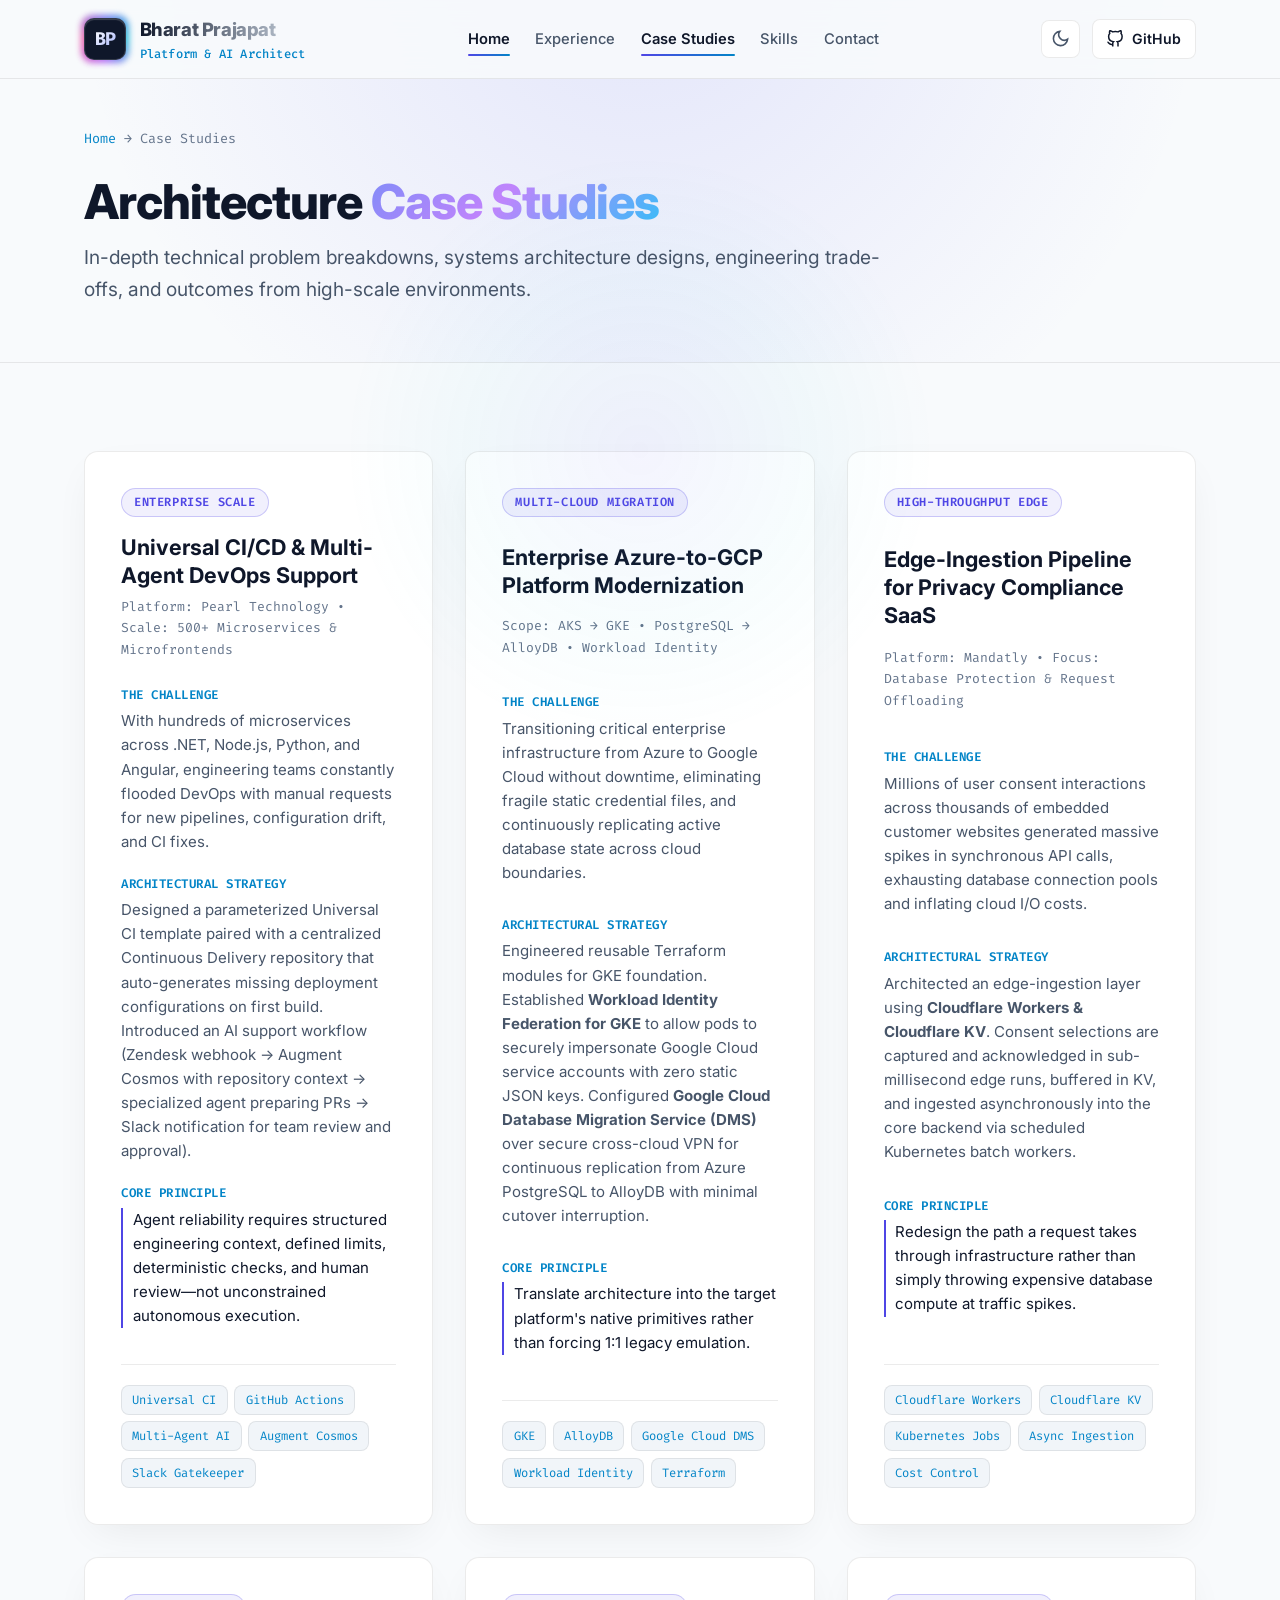
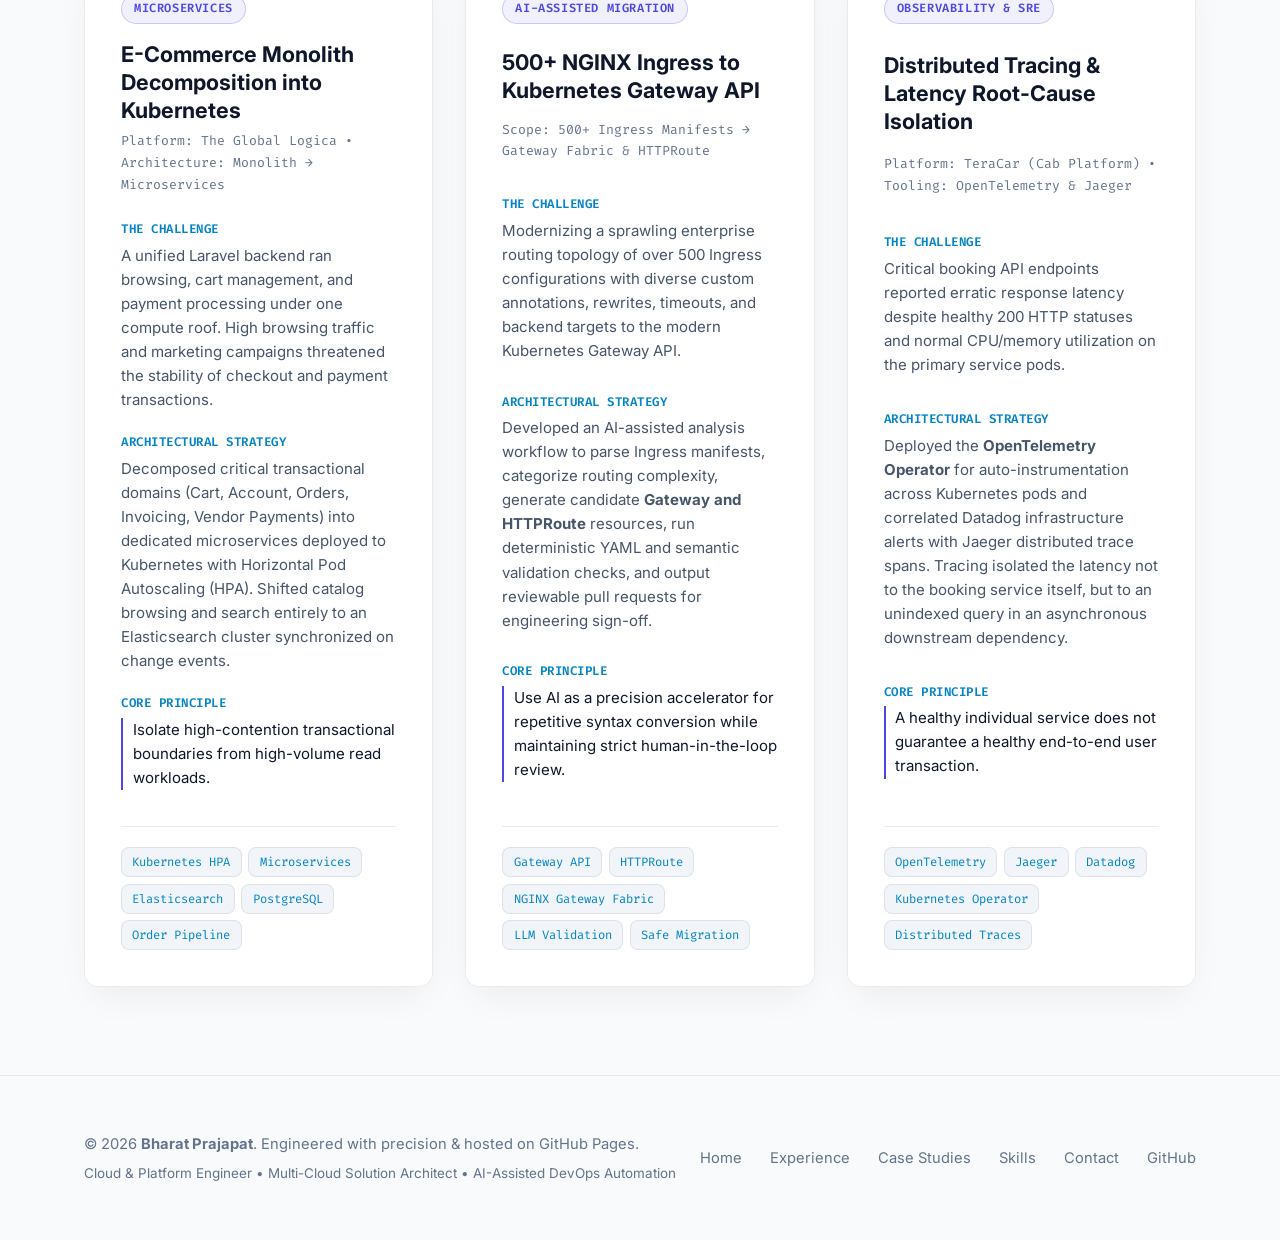
==== case-studies/index.html @ a3afb252 "feat: transform into multi-page architecture with standout animated BP logo, ambient spotlight, and " ====
<!DOCTYPE html>
<html lang="en" data-theme="dark">
<head>
  <meta charset="UTF-8" />
  <meta name="viewport" content="width=device-width, initial-scale=1.0" />

  <title>Architecture Case Studies · Bharat Prajapat</title>
  <meta name="description" content="In-depth technical case studies by Bharat Prajapat: Universal CI/CD at 500+ service scale, Azure-to-GCP enterprise modernization, Cloudflare Edge ingestion, and Kubernetes monolith decomposition." />
  <meta name="author" content="Bharat Prajapat" />
  <link rel="canonical" href="https://bharatprajapat-eng.github.io/case-studies.html" />

  <!-- Open Graph -->
  <meta property="og:type" content="article" />
  <meta property="og:site_name" content="Bharat Prajapat" />
  <meta property="og:title" content="Architecture Case Studies · Bharat Prajapat" />
  <meta property="og:description" content="Detailed engineering problem breakdowns, architectural strategies, and measurable outcomes." />
  <meta property="og:url" content="https://bharatprajapat-eng.github.io/case-studies.html" />
  <meta property="og:image" content="https://avatars.githubusercontent.com/u/24315782?v=4" />

  <!-- Favicon -->
  <link rel="icon" type="image/svg+xml" href="data:image/svg+xml,<svg xmlns='http://www.w3.org/2000/svg' viewBox='0 0 100 100'><text y='.9em' font-size='90'>☸️</text></svg>" />

  <!-- Fonts -->
  <link rel="preconnect" href="https://fonts.googleapis.com" />
  <link rel="preconnect" href="https://fonts.gstatic.com" crossorigin />
  <link href="https://fonts.googleapis.com/css2?family=Fira+Code:wght@400;500;600;700&family=Inter:wght@300;400;500;600;700;800&display=swap" rel="stylesheet" />

  <link rel="stylesheet" href="/styles.css" />
</head>
<body>

  <!-- Navigation Bar with Standout Animated Logo -->
  <header class="navbar" id="navbar">
    <div class="nav-container">
      <a href="/" class="brand-logo" aria-label="Bharat Prajapat Home">
        <div class="logo-box">
          <div class="logo-glow-ring"></div>
          <div class="logo-badge">
            <span class="logo-text">BP</span>
          </div>
        </div>
        <div class="brand-info">
          <span class="brand-name">Bharat Prajapat</span>
          <span class="brand-title">Platform &amp; AI Architect</span>
        </div>
      </a>

      <nav class="nav-links" id="navLinks">
        <a href="/" class="nav-link">Home</a>
        <a href="/experience.html" class="nav-link">Experience</a>
        <a href="/case-studies.html" class="nav-link active">Case Studies</a>
        <a href="/skills.html" class="nav-link">Skills</a>
        <a href="/contact.html" class="nav-link">Contact</a>
      </nav>

      <div class="nav-actions">
        <button id="themeToggle" class="icon-btn" aria-label="Toggle dark and light mode" title="Toggle theme">
          <svg class="sun-icon" viewBox="0 0 24 24" width="19" height="19" stroke="currentColor" stroke-width="2" fill="none">
            <circle cx="12" cy="12" r="5"></circle>
            <line x1="12" y1="1" x2="12" y2="3"></line>
            <line x1="12" y1="21" x2="12" y2="23"></line>
            <line x1="4.22" y1="4.22" x2="5.64" y2="5.64"></line>
            <line x1="18.36" y1="18.36" x2="19.78" y2="19.78"></line>
            <line x1="1" y1="12" x2="3" y2="12"></line>
            <line x1="21" y1="12" x2="23" y2="12"></line>
            <line x1="4.22" y1="19.78" x2="5.64" y2="18.36"></line>
            <line x1="18.36" y1="5.64" x2="19.78" y2="4.22"></line>
          </svg>
          <svg class="moon-icon" viewBox="0 0 24 24" width="19" height="19" stroke="currentColor" stroke-width="2" fill="none">
            <path d="M21 12.79A9 9 0 1 1 11.21 3 7 7 0 0 0 21 12.79z"></path>
          </svg>
        </button>

        <a href="https://github.com/bharatprajapat-eng" target="_blank" rel="noopener noreferrer" class="btn btn-secondary nav-github" aria-label="GitHub Profile">
          <svg viewBox="0 0 24 24" width="18" height="18" stroke="currentColor" stroke-width="2" fill="none">
            <path d="M9 19c-5 1.5-5-2.5-7-3m14 6v-3.87a3.37 3.37 0 0 0-.94-2.61c3.14-.35 6.44-1.54 6.44-7A5.44 5.44 0 0 0 20 4.77 5.07 5.07 0 0 0 19.91 1S18.73.65 16 2.48a13.38 13.38 0 0 0-7 0C6.27.65 5.09 1 5.09 1A5.07 5.07 0 0 0 5 4.77a5.44 5.44 0 0 0-1.5 3.78c0 5.42 3.3 6.61 6.44 7A3.37 3.37 0 0 0 9 18.13V22"></path>
          </svg>
          <span>GitHub</span>
        </a>

        <button class="mobile-menu-toggle" id="menuToggle" aria-label="Toggle navigation menu">
          <span></span>
          <span></span>
          <span></span>
        </button>
      </div>
    </div>
  </header>

  <!-- Main Content -->
  <main id="main">

    <!-- Page Hero -->
    <section class="page-hero">
      <div class="page-hero-glow"></div>
      <div class="container page-hero-content">
        <div class="breadcrumb-nav">
          <a href="/">Home</a> &rarr; <span>Case Studies</span>
        </div>
        <h1 class="page-title">Architecture <span class="gradient-text">Case Studies</span></h1>
        <p class="page-description">
          In-depth technical problem breakdowns, systems architecture designs, engineering trade-offs, and outcomes from high-scale environments.
        </p>
      </div>
    </section>

    <!-- Case Studies Section -->
    <section class="section">
      <div class="container">
        
        <div class="case-studies-grid">

          <!-- Case Study 1 -->
          <div class="case-card glass-panel" id="case-1">
            <div class="case-badge">Enterprise Scale</div>
            <h2 class="case-title">Universal CI/CD &amp; Multi-Agent DevOps Support</h2>
            <div class="case-meta">Platform: Pearl Technology • Scale: 500+ Microservices &amp; Microfrontends</div>
            
            <div class="case-block">
              <div class="case-label">The Challenge</div>
              <p>With hundreds of microservices across .NET, Node.js, Python, and Angular, engineering teams constantly flooded DevOps with manual requests for new pipelines, configuration drift, and CI fixes.</p>
            </div>

            <div class="case-block">
              <div class="case-label">Architectural Strategy</div>
              <p>Designed a parameterized Universal CI template paired with a centralized Continuous Delivery repository that auto-generates missing deployment configurations on first build. Introduced an AI support workflow (Zendesk webhook &rarr; Augment Cosmos with repository context &rarr; specialized agent preparing PRs &rarr; Slack notification for team review and approval).</p>
            </div>

            <div class="case-block">
              <div class="case-label">Core Principle</div>
              <p><em>Agent reliability requires structured engineering context, defined limits, deterministic checks, and human review—not unconstrained autonomous execution.</em></p>
            </div>

            <div class="case-tags">
              <span class="tag">Universal CI</span>
              <span class="tag">GitHub Actions</span>
              <span class="tag">Multi-Agent AI</span>
              <span class="tag">Augment Cosmos</span>
              <span class="tag">Slack Gatekeeper</span>
            </div>
          </div>

          <!-- Case Study 2 -->
          <div class="case-card glass-panel" id="case-2">
            <div class="case-badge">Multi-Cloud Migration</div>
            <h2 class="case-title">Enterprise Azure-to-GCP Platform Modernization</h2>
            <div class="case-meta">Scope: AKS &rarr; GKE • PostgreSQL &rarr; AlloyDB • Workload Identity</div>
            
            <div class="case-block">
              <div class="case-label">The Challenge</div>
              <p>Transitioning critical enterprise infrastructure from Azure to Google Cloud without downtime, eliminating fragile static credential files, and continuously replicating active database state across cloud boundaries.</p>
            </div>

            <div class="case-block">
              <div class="case-label">Architectural Strategy</div>
              <p>Engineered reusable Terraform modules for GKE foundation. Established <strong>Workload Identity Federation for GKE</strong> to allow pods to securely impersonate Google Cloud service accounts with zero static JSON keys. Configured <strong>Google Cloud Database Migration Service (DMS)</strong> over secure cross-cloud VPN for continuous replication from Azure PostgreSQL to AlloyDB with minimal cutover interruption.</p>
            </div>

            <div class="case-block">
              <div class="case-label">Core Principle</div>
              <p><em>Translate architecture into the target platform's native primitives rather than forcing 1:1 legacy emulation.</em></p>
            </div>

            <div class="case-tags">
              <span class="tag">GKE</span>
              <span class="tag">AlloyDB</span>
              <span class="tag">Google Cloud DMS</span>
              <span class="tag">Workload Identity</span>
              <span class="tag">Terraform</span>
            </div>
          </div>

          <!-- Case Study 3 -->
          <div class="case-card glass-panel" id="case-3">
            <div class="case-badge">High-Throughput Edge</div>
            <h2 class="case-title">Edge-Ingestion Pipeline for Privacy Compliance SaaS</h2>
            <div class="case-meta">Platform: Mandatly • Focus: Database Protection &amp; Request Offloading</div>
            
            <div class="case-block">
              <div class="case-label">The Challenge</div>
              <p>Millions of user consent interactions across thousands of embedded customer websites generated massive spikes in synchronous API calls, exhausting database connection pools and inflating cloud I/O costs.</p>
            </div>

            <div class="case-block">
              <div class="case-label">Architectural Strategy</div>
              <p>Architected an edge-ingestion layer using <strong>Cloudflare Workers &amp; Cloudflare KV</strong>. Consent selections are captured and acknowledged in sub-millisecond edge runs, buffered in KV, and ingested asynchronously into the core backend via scheduled Kubernetes batch workers.</p>
            </div>

            <div class="case-block">
              <div class="case-label">Core Principle</div>
              <p><em>Redesign the path a request takes through infrastructure rather than simply throwing expensive database compute at traffic spikes.</em></p>
            </div>

            <div class="case-tags">
              <span class="tag">Cloudflare Workers</span>
              <span class="tag">Cloudflare KV</span>
              <span class="tag">Kubernetes Jobs</span>
              <span class="tag">Async Ingestion</span>
              <span class="tag">Cost Control</span>
            </div>
          </div>

          <!-- Case Study 4 -->
          <div class="case-card glass-panel" id="case-4">
            <div class="case-badge">Microservices</div>
            <h2 class="case-title">E-Commerce Monolith Decomposition into Kubernetes</h2>
            <div class="case-meta">Platform: The Global Logica • Architecture: Monolith &rarr; Microservices</div>
            
            <div class="case-block">
              <div class="case-label">The Challenge</div>
              <p>A unified Laravel backend ran browsing, cart management, and payment processing under one compute roof. High browsing traffic and marketing campaigns threatened the stability of checkout and payment transactions.</p>
            </div>

            <div class="case-block">
              <div class="case-label">Architectural Strategy</div>
              <p>Decomposed critical transactional domains (Cart, Account, Orders, Invoicing, Vendor Payments) into dedicated microservices deployed to Kubernetes with Horizontal Pod Autoscaling (HPA). Shifted catalog browsing and search entirely to an Elasticsearch cluster synchronized on change events.</p>
            </div>

            <div class="case-block">
              <div class="case-label">Core Principle</div>
              <p><em>Isolate high-contention transactional boundaries from high-volume read workloads.</em></p>
            </div>

            <div class="case-tags">
              <span class="tag">Kubernetes HPA</span>
              <span class="tag">Microservices</span>
              <span class="tag">Elasticsearch</span>
              <span class="tag">PostgreSQL</span>
              <span class="tag">Order Pipeline</span>
            </div>
          </div>

          <!-- Case Study 5 -->
          <div class="case-card glass-panel" id="case-5">
            <div class="case-badge">AI-Assisted Migration</div>
            <h2 class="case-title">500+ NGINX Ingress to Kubernetes Gateway API</h2>
            <div class="case-meta">Scope: 500+ Ingress Manifests &rarr; Gateway Fabric &amp; HTTPRoute</div>
            
            <div class="case-block">
              <div class="case-label">The Challenge</div>
              <p>Modernizing a sprawling enterprise routing topology of over 500 Ingress configurations with diverse custom annotations, rewrites, timeouts, and backend targets to the modern Kubernetes Gateway API.</p>
            </div>

            <div class="case-block">
              <div class="case-label">Architectural Strategy</div>
              <p>Developed an AI-assisted analysis workflow to parse Ingress manifests, categorize routing complexity, generate candidate <strong>Gateway and HTTPRoute</strong> resources, run deterministic YAML and semantic validation checks, and output reviewable pull requests for engineering sign-off.</p>
            </div>

            <div class="case-block">
              <div class="case-label">Core Principle</div>
              <p><em>Use AI as a precision accelerator for repetitive syntax conversion while maintaining strict human-in-the-loop review.</em></p>
            </div>

            <div class="case-tags">
              <span class="tag">Gateway API</span>
              <span class="tag">HTTPRoute</span>
              <span class="tag">NGINX Gateway Fabric</span>
              <span class="tag">LLM Validation</span>
              <span class="tag">Safe Migration</span>
            </div>
          </div>

          <!-- Case Study 6 -->
          <div class="case-card glass-panel" id="case-6">
            <div class="case-badge">Observability &amp; SRE</div>
            <h2 class="case-title">Distributed Tracing &amp; Latency Root-Cause Isolation</h2>
            <div class="case-meta">Platform: TeraCar (Cab Platform) • Tooling: OpenTelemetry &amp; Jaeger</div>
            
            <div class="case-block">
              <div class="case-label">The Challenge</div>
              <p>Critical booking API endpoints reported erratic response latency despite healthy 200 HTTP statuses and normal CPU/memory utilization on the primary service pods.</p>
            </div>

            <div class="case-block">
              <div class="case-label">Architectural Strategy</div>
              <p>Deployed the <strong>OpenTelemetry Operator</strong> for auto-instrumentation across Kubernetes pods and correlated Datadog infrastructure alerts with Jaeger distributed trace spans. Tracing isolated the latency not to the booking service itself, but to an unindexed query in an asynchronous downstream dependency.</p>
            </div>

            <div class="case-block">
              <div class="case-label">Core Principle</div>
              <p><em>A healthy individual service does not guarantee a healthy end-to-end user transaction.</em></p>
            </div>

            <div class="case-tags">
              <span class="tag">OpenTelemetry</span>
              <span class="tag">Jaeger</span>
              <span class="tag">Datadog</span>
              <span class="tag">Kubernetes Operator</span>
              <span class="tag">Distributed Traces</span>
            </div>
          </div>

        </div>

      </div>
    </section>

  </main>

  <!-- Footer -->
  <footer class="footer">
    <div class="container footer-content">
      <div class="footer-left">
        <p>&copy; <span id="currentYear"></span> <strong>Bharat Prajapat</strong>. Engineered with precision &amp; hosted on GitHub Pages.</p>
        <p class="footer-subtext">Cloud &amp; Platform Engineer • Multi-Cloud Solution Architect • AI-Assisted DevOps Automation</p>
      </div>
      <div class="footer-links">
        <a href="/">Home</a>
        <a href="/experience.html">Experience</a>
        <a href="/case-studies.html">Case Studies</a>
        <a href="/skills.html">Skills</a>
        <a href="/contact.html">Contact</a>
        <a href="https://github.com/bharatprajapat-eng" target="_blank" rel="noopener noreferrer">GitHub</a>
      </div>
    </div>
  </footer>

  <script src="/script.js"></script>
</body>
</html>
---- styles.css ----
/* ==========================================================================
   Design Tokens & CSS Variables
   ========================================================================== */
:root {
  --font-sans: 'Inter', -apple-system, BlinkMacSystemFont, 'Segoe UI', Roboto, sans-serif;
  --font-mono: 'Fira Code', ui-monospace, SFMono-Regular, Menlo, monospace;

  /* Dark Theme (Default) */
  --bg-primary: #070a12;
  --bg-secondary: #0d121f;
  --bg-surface: rgba(16, 22, 36, 0.75);
  --bg-surface-hover: rgba(24, 33, 52, 0.9);
  --bg-subtle: #0a0f1b;
  
  --border-color: rgba(255, 255, 255, 0.08);
  --border-hover: rgba(99, 102, 241, 0.5);
  --border-strong: rgba(255, 255, 255, 0.16);

  --text-primary: #f8fafc;
  --text-secondary: #94a3b8;
  --text-muted: #64748b;

  --accent-primary: #6366f1;
  --accent-primary-hover: #4f46e5;
  --accent-cyan: #06b6d4;
  --accent-violet: #8b5cf6;
  --accent-pink: #ec4899;
  --accent-emerald: #10b981;
  --accent-amber: #f59e0b;

  --accent-glow: rgba(99, 102, 241, 0.28);
  --badge-bg: rgba(99, 102, 241, 0.12);
  --badge-border: rgba(99, 102, 241, 0.35);

  --card-shadow: 0 14px 40px -12px rgba(0, 0, 0, 0.65);
  --nav-backdrop: rgba(7, 10, 18, 0.88);
  --glow-radial: radial-gradient(circle at 50% -10%, rgba(99, 102, 241, 0.22), transparent 70%);

  --radius-xs: 4px;
  --radius-sm: 8px;
  --radius-md: 14px;
  --radius-lg: 20px;
  --radius-full: 9999px;
  --transition: all 0.25s cubic-bezier(0.16, 1, 0.3, 1);
}

[data-theme="light"] {
  --bg-primary: #f8fafc;
  --bg-secondary: #f1f5f9;
  --bg-surface: rgba(255, 255, 255, 0.92);
  --bg-surface-hover: #ffffff;
  --bg-subtle: #f8fafc;

  --border-color: rgba(0, 0, 0, 0.08);
  --border-hover: rgba(79, 70, 229, 0.45);
  --border-strong: rgba(0, 0, 0, 0.16);

  --text-primary: #0f172a;
  --text-secondary: #475569;
  --text-muted: #64748b;

  --accent-primary: #4f46e5;
  --accent-primary-hover: #4338ca;
  --accent-cyan: #0284c7;
  --accent-violet: #7c3aed;
  --accent-pink: #db2777;
  --accent-emerald: #059669;
  --accent-amber: #d97706;

  --accent-glow: rgba(79, 70, 229, 0.15);
  --badge-bg: rgba(79, 70, 229, 0.08);
  --badge-border: rgba(79, 70, 229, 0.25);

  --card-shadow: 0 14px 40px -12px rgba(0, 0, 0, 0.08);
  --nav-backdrop: rgba(248, 250, 252, 0.9);
  --glow-radial: radial-gradient(circle at 50% -10%, rgba(99, 102, 241, 0.14), transparent 70%);
}

/* ==========================================================================
   Reset & Global Base
   ========================================================================== */
*, *::before, *::after {
  box-sizing: border-box;
  margin: 0;
  padding: 0;
}

html {
  scroll-behavior: smooth;
  font-size: 16px;
}

body {
  font-family: var(--font-sans);
  background-color: var(--bg-primary);
  color: var(--text-primary);
  line-height: 1.65;
  overflow-x: hidden;
  transition: background-color 0.3s ease, color 0.3s ease;
  -webkit-font-smoothing: antialiased;
  position: relative;
}

/* Mouse follow ambient spotlight */
.ambient-glow-cursor {
  position: fixed;
  top: 0;
  left: 0;
  width: 600px;
  height: 600px;
  background: radial-gradient(circle, rgba(99, 102, 241, 0.07) 0%, rgba(6, 182, 212, 0.03) 40%, transparent 70%);
  border-radius: 50%;
  pointer-events: none;
  transform: translate(-50%, -50%);
  z-index: 0;
  transition: opacity 0.5s ease;
}

a {
  color: inherit;
  text-decoration: none;
}

img {
  max-width: 100%;
  height: auto;
  display: block;
}

code {
  font-family: var(--font-mono);
  font-size: 0.9em;
  background: var(--bg-secondary);
  padding: 0.15rem 0.45rem;
  border-radius: var(--radius-xs);
  border: 1px solid var(--border-color);
  color: var(--accent-cyan);
}

.container {
  max-width: 1160px;
  margin: 0 auto;
  padding: 0 1.5rem;
}

/* ==========================================================================
   Typography & Shared Utilities
   ========================================================================== */
.gradient-text {
  background: linear-gradient(135deg, #818cf8 0%, #c084fc 45%, #38bdf8 100%);
  -webkit-background-clip: text;
  -webkit-text-fill-color: transparent;
  display: inline-block;
}

.glass-panel {
  background: var(--bg-surface);
  backdrop-filter: blur(18px);
  -webkit-backdrop-filter: blur(18px);
  border: 1px solid var(--border-color);
  border-radius: var(--radius-md);
  box-shadow: var(--card-shadow);
  transition: var(--transition);
}

.glass-panel:hover {
  border-color: var(--border-hover);
  background: var(--bg-surface-hover);
  transform: translateY(-2px);
}

.bg-subtle {
  background-color: var(--bg-subtle);
}

.section-tag {
  display: inline-block;
  font-family: var(--font-mono);
  font-size: 0.8rem;
  font-weight: 600;
  color: var(--accent-cyan);
  text-transform: uppercase;
  letter-spacing: 1.2px;
  margin-bottom: 0.5rem;
}

.section-title {
  font-size: 2.4rem;
  font-weight: 800;
  letter-spacing: -0.8px;
  margin-bottom: 0.75rem;
  line-height: 1.2;
}

.section-subtitle {
  font-size: 1.1rem;
  color: var(--text-secondary);
  line-height: 1.65;
}

.section-header {
  margin-bottom: 3.5rem;
  max-width: 820px;
}

.tag {
  font-family: var(--font-mono);
  font-size: 0.76rem;
  padding: 0.25rem 0.65rem;
  background: var(--bg-secondary);
  border: 1px solid var(--border-color);
  border-radius: var(--radius-sm);
  color: var(--accent-cyan);
  transition: var(--transition);
  display: inline-block;
}

.tag:hover {
  border-color: var(--accent-primary);
  color: var(--accent-primary);
  transform: translateY(-1px);
}

/* ==========================================================================
   Buttons
   ========================================================================== */
.btn {
  display: inline-flex;
  align-items: center;
  justify-content: center;
  gap: 0.5rem;
  padding: 0.7rem 1.4rem;
  font-size: 0.95rem;
  font-weight: 600;
  border-radius: var(--radius-sm);
  cursor: pointer;
  transition: var(--transition);
  border: 1px solid transparent;
  text-decoration: none;
}

.btn-primary {
  background: linear-gradient(135deg, var(--accent-primary) 0%, var(--accent-violet) 100%);
  color: #ffffff;
  box-shadow: 0 4px 18px var(--accent-glow);
}

.btn-primary:hover {
  transform: translateY(-2px);
  box-shadow: 0 8px 28px var(--accent-glow);
  opacity: 0.95;
}

.btn-secondary {
  background: var(--bg-surface);
  border: 1px solid var(--border-color);
  color: var(--text-primary);
}

.btn-secondary:hover {
  background: var(--bg-surface-hover);
  border-color: var(--border-hover);
  transform: translateY(-2px);
}

.btn-outline {
  border: 1px solid var(--border-color);
  color: var(--text-secondary);
  background: transparent;
}

.btn-outline:hover {
  border-color: var(--text-primary);
  color: var(--text-primary);
  transform: translateY(-2px);
}

.btn-block {
  width: 100%;
}

.icon-btn {
  background: var(--bg-surface);
  border: 1px solid var(--border-color);
  border-radius: var(--radius-sm);
  color: var(--text-secondary);
  padding: 0.55rem;
  display: inline-flex;
  align-items: center;
  justify-content: center;
  cursor: pointer;
  transition: var(--transition);
}

.icon-btn:hover {
  color: var(--text-primary);
  border-color: var(--border-hover);
}

/* Theme Toggle Icons */
[data-theme="dark"] .sun-icon { display: block; }
[data-theme="dark"] .moon-icon { display: none; }
[data-theme="light"] .sun-icon { display: none; }
[data-theme="light"] .moon-icon { display: block; }

/* ==========================================================================
   NAVIGATION BAR & STANDOUT LOGO ANIMATION
   ========================================================================== */
.navbar {
  position: fixed;
  top: 0;
  left: 0;
  width: 100%;
  z-index: 1000;
  background: var(--nav-backdrop);
  backdrop-filter: blur(16px);
  -webkit-backdrop-filter: blur(16px);
  border-bottom: 1px solid var(--border-color);
  transition: var(--transition);
}

.nav-container {
  max-width: 1160px;
  margin: 0 auto;
  padding: 0.85rem 1.5rem;
  display: flex;
  align-items: center;
  justify-content: space-between;
}

/* Standout Brand Logo Container */
.brand-logo {
  display: flex;
  align-items: center;
  gap: 0.85rem;
  text-decoration: none;
  cursor: pointer;
}

/* Animated Logo Badge */
.logo-box {
  position: relative;
  width: 42px;
  height: 42px;
  display: flex;
  align-items: center;
  justify-content: center;
}

.logo-glow-ring {
  position: absolute;
  inset: -3px;
  border-radius: 12px;
  background: conic-gradient(from 0deg, #6366f1, #06b6d4, #a855f7, #ec4899, #6366f1);
  animation: spinGlow 4s linear infinite;
  opacity: 0.85;
  filter: blur(3px);
  transition: var(--transition);
}

.logo-badge {
  position: relative;
  width: 100%;
  height: 100%;
  border-radius: 10px;
  background: #090d18;
  display: flex;
  align-items: center;
  justify-content: center;
  border: 1px solid rgba(255, 255, 255, 0.15);
  box-shadow: inset 0 1px 1px rgba(255, 255, 255, 0.2);
  z-index: 2;
  transition: var(--transition);
}

[data-theme="light"] .logo-badge {
  background: #0f172a;
}

.logo-text {
  font-family: var(--font-mono);
  font-weight: 800;
  font-size: 1.15rem;
  background: linear-gradient(135deg, #ffffff 0%, #a5b4fc 100%);
  -webkit-background-clip: text;
  -webkit-text-fill-color: transparent;
  letter-spacing: -0.5px;
  display: block;
  line-height: 1;
}

/* Hover effect on logo badge */
.brand-logo:hover .logo-glow-ring {
  inset: -5px;
  filter: blur(6px);
  opacity: 1;
  animation-duration: 2s;
}

.brand-logo:hover .logo-badge {
  transform: scale(1.05) rotate(2deg);
}

@keyframes spinGlow {
  0% { transform: rotate(0deg); }
  100% { transform: rotate(360deg); }
}

/* Beside Logo: Bharat Prajapat */
.brand-info {
  display: flex;
  flex-direction: column;
}

.brand-name {
  font-size: 1.15rem;
  font-weight: 800;
  letter-spacing: -0.4px;
  color: var(--text-primary);
  position: relative;
  display: inline-block;
  background: linear-gradient(90deg, var(--text-primary) 0%, #cbd5e1 50%, var(--text-primary) 100%);
  background-size: 200% auto;
  -webkit-background-clip: text;
  -webkit-text-fill-color: transparent;
  transition: var(--transition);
}

.brand-logo:hover .brand-name {
  animation: textShimmer 2s linear infinite;
  background: linear-gradient(90deg, #818cf8 0%, #38bdf8 50%, #c084fc 100%);
  background-size: 200% auto;
  -webkit-background-clip: text;
  -webkit-text-fill-color: transparent;
}

@keyframes textShimmer {
  to {
    background-position: 200% center;
  }
}

.brand-title {
  font-size: 0.76rem;
  font-family: var(--font-mono);
  color: var(--accent-cyan);
  letter-spacing: 0.2px;
  font-weight: 500;
}

/* Nav Links */
.nav-links {
  display: flex;
  align-items: center;
  gap: 1.6rem;
}

.nav-link {
  font-size: 0.92rem;
  font-weight: 500;
  color: var(--text-secondary);
  transition: var(--transition);
  position: relative;
  padding: 0.3rem 0;
}

.nav-link:hover {
  color: var(--text-primary);
}

.nav-link.active {
  color: var(--text-primary);
  font-weight: 600;
}

.nav-link.active::after {
  content: '';
  position: absolute;
  bottom: 0;
  left: 0;
  width: 100%;
  height: 2px;
  background: linear-gradient(90deg, var(--accent-primary), var(--accent-cyan));
  border-radius: 2px;
}

.nav-actions {
  display: flex;
  align-items: center;
  gap: 0.75rem;
}

.nav-github {
  padding: 0.45rem 0.85rem;
  font-size: 0.88rem;
}

.mobile-menu-toggle {
  display: none;
  background: transparent;
  border: none;
  cursor: pointer;
  flex-direction: column;
  gap: 5px;
  padding: 4px;
}

.mobile-menu-toggle span {
  width: 22px;
  height: 2px;
  background: var(--text-primary);
  border-radius: 2px;
  transition: var(--transition);
}

/* ==========================================================================
   Hero Section
   ========================================================================== */
.hero-section {
  position: relative;
  padding-top: 8.5rem;
  padding-bottom: 5.5rem;
  overflow: hidden;
}

.hero-glow {
  position: absolute;
  top: 0;
  left: 0;
  right: 0;
  height: 700px;
  background: var(--glow-radial);
  pointer-events: none;
  z-index: 0;
}

.hero-content {
  position: relative;
  z-index: 1;
}

.hero-badge {
  display: inline-flex;
  align-items: center;
  gap: 0.6rem;
  padding: 0.4rem 1rem;
  background: var(--badge-bg);
  border: 1px solid var(--badge-border);
  border-radius: var(--radius-full);
  font-size: 0.84rem;
  font-weight: 600;
  color: var(--accent-primary);
  margin-bottom: 2rem;
  letter-spacing: 0.3px;
  box-shadow: 0 4px 15px rgba(99, 102, 241, 0.15);
}

.badge-dot {
  width: 8px;
  height: 8px;
  background-color: var(--accent-emerald);
  border-radius: 50%;
  box-shadow: 0 0 10px var(--accent-emerald);
  animation: pulse 2s infinite;
}

@keyframes pulse {
  0% { transform: scale(0.95); opacity: 0.8; }
  50% { transform: scale(1.2); opacity: 1; }
  100% { transform: scale(0.95); opacity: 0.8; }
}

.hero-profile-row {
  display: flex;
  align-items: center;
  gap: 2rem;
  margin-bottom: 1.75rem;
}

.hero-avatar-wrapper {
  position: relative;
  width: 116px;
  height: 116px;
  flex-shrink: 0;
}

.hero-avatar {
  width: 100%;
  height: 100%;
  border-radius: 50%;
  object-fit: cover;
  border: 3px solid var(--border-color);
  position: relative;
  z-index: 2;
}

.avatar-ring {
  position: absolute;
  inset: -6px;
  border-radius: 50%;
  background: conic-gradient(from 180deg, var(--accent-primary), var(--accent-cyan), var(--accent-violet), var(--accent-primary));
  z-index: 1;
  opacity: 0.6;
  filter: blur(8px);
  animation: spinGlow 6s linear infinite;
}

.hero-name {
  font-size: 3.4rem;
  font-weight: 800;
  line-height: 1.1;
  letter-spacing: -1.4px;
  margin-bottom: 0.4rem;
}

.hero-role-title {
  font-size: 1.3rem;
  font-weight: 600;
  color: var(--text-primary);
  margin-bottom: 0.4rem;
}

.hero-headline {
  font-size: 1.05rem;
  color: var(--text-secondary);
  font-family: var(--font-mono);
  font-weight: 400;
}

.divider-dot { color: var(--accent-primary); margin: 0 0.4rem; }
.divider-slash { color: var(--border-strong); margin: 0 0.45rem; }

.hero-bio {
  font-size: 1.15rem;
  color: var(--text-secondary);
  max-width: 860px;
  line-height: 1.7;
  margin-bottom: 2.25rem;
}

.hero-cta-group {
  display: flex;
  flex-wrap: wrap;
  gap: 1rem;
  margin-bottom: 3.5rem;
}

.hero-metrics {
  display: grid;
  grid-template-columns: repeat(auto-fit, minmax(240px, 1fr));
  gap: 1.25rem;
  border-top: 1px solid var(--border-color);
  padding-top: 2.5rem;
}

.metric-card {
  padding: 1.5rem;
  border-radius: var(--radius-md);
}

.metric-number {
  font-family: var(--font-mono);
  font-size: 1.85rem;
  font-weight: 800;
  color: var(--text-primary);
  line-height: 1.2;
  margin-bottom: 0.25rem;
}

.metric-label {
  font-size: 0.94rem;
  font-weight: 700;
  color: var(--accent-cyan);
  margin-bottom: 0.35rem;
}

.metric-detail {
  font-size: 0.85rem;
  color: var(--text-secondary);
  line-height: 1.45;
}

/* ==========================================================================
   Page Headers (for sub-pages: Experience, Case Studies, Skills, Contact)
   ========================================================================== */
.page-hero {
  padding-top: 8rem;
  padding-bottom: 3.5rem;
  position: relative;
  overflow: hidden;
  border-bottom: 1px solid var(--border-color);
}

.page-hero-glow {
  position: absolute;
  top: 0;
  left: 0;
  right: 0;
  height: 450px;
  background: var(--glow-radial);
  pointer-events: none;
  z-index: 0;
}

.page-hero-content {
  position: relative;
  z-index: 1;
}

.breadcrumb-nav {
  display: flex;
  align-items: center;
  gap: 0.5rem;
  font-family: var(--font-mono);
  font-size: 0.84rem;
  color: var(--text-muted);
  margin-bottom: 1.5rem;
}

.breadcrumb-nav a {
  color: var(--accent-cyan);
  transition: var(--transition);
}

.breadcrumb-nav a:hover {
  color: var(--text-primary);
}

.page-title {
  font-size: 3rem;
  font-weight: 800;
  letter-spacing: -1px;
  margin-bottom: 0.8rem;
  line-height: 1.15;
}

.page-description {
  font-size: 1.2rem;
  color: var(--text-secondary);
  max-width: 820px;
  line-height: 1.65;
}

/* ==========================================================================
   General Section Layout
   ========================================================================== */
.section {
  padding: 5.5rem 0;
}

/* ==========================================================================
   Career Experience Timeline
   ========================================================================== */
.timeline {
  position: relative;
  padding-left: 2.25rem;
}

.timeline::before {
  content: '';
  position: absolute;
  top: 10px;
  bottom: 20px;
  left: 7px;
  width: 2px;
  background: linear-gradient(to bottom, var(--accent-primary), var(--accent-cyan) 50%, var(--border-color) 90%);
}

.timeline-item {
  position: relative;
  margin-bottom: 3rem;
}

.timeline-marker {
  position: absolute;
  left: -2.25rem;
  top: 1.25rem;
  width: 16px;
  height: 16px;
  border-radius: 50%;
  background: var(--bg-primary);
  border: 3px solid var(--accent-primary);
  box-shadow: 0 0 10px var(--accent-glow);
  z-index: 2;
}

.timeline-marker.current {
  border-color: var(--accent-emerald);
  box-shadow: 0 0 14px var(--accent-emerald);
}

.timeline-content {
  padding: 2.25rem;
}

.timeline-header {
  margin-bottom: 1.25rem;
}

.timeline-period-badge {
  font-family: var(--font-mono);
  font-size: 0.82rem;
  font-weight: 600;
  color: var(--accent-cyan);
  margin-bottom: 0.35rem;
  letter-spacing: 0.5px;
}

.role-title {
  font-size: 1.4rem;
  font-weight: 700;
  color: var(--text-primary);
  line-height: 1.3;
}

.company-name {
  font-size: 1.05rem;
  font-weight: 600;
  color: var(--text-secondary);
  margin-top: 0.2rem;
}

.location-tag {
  color: var(--text-muted);
  font-weight: 400;
}

.role-summary {
  font-size: 1rem;
  color: var(--text-secondary);
  margin-bottom: 1.35rem;
  line-height: 1.65;
}

.role-bullets {
  list-style: none;
  padding-left: 0;
  margin-bottom: 1.5rem;
  display: flex;
  flex-direction: column;
  gap: 0.85rem;
}

.role-bullets li {
  position: relative;
  padding-left: 1.5rem;
  font-size: 0.95rem;
  color: var(--text-secondary);
  line-height: 1.6;
}

.role-bullets li::before {
  content: '▹';
  position: absolute;
  left: 0;
  top: 0;
  color: var(--accent-cyan);
  font-weight: 700;
}

.role-bullets li strong {
  color: var(--text-primary);
}

.tech-tags {
  display: flex;
  flex-wrap: wrap;
  gap: 0.45rem;
}

/* ==========================================================================
   Architecture Case Studies
   ========================================================================== */
.case-studies-grid {
  display: grid;
  grid-template-columns: repeat(auto-fit, minmax(340px, 1fr));
  gap: 2rem;
}

.case-card {
  padding: 2.25rem;
  display: flex;
  flex-direction: column;
  justify-content: space-between;
}

.case-badge {
  display: inline-block;
  font-family: var(--font-mono);
  font-size: 0.75rem;
  font-weight: 600;
  text-transform: uppercase;
  letter-spacing: 0.6px;
  color: var(--accent-primary);
  background: var(--badge-bg);
  border: 1px solid var(--badge-border);
  padding: 0.25rem 0.75rem;
  border-radius: var(--radius-full);
  margin-bottom: 1rem;
  align-self: flex-start;
}

.case-title {
  font-size: 1.35rem;
  font-weight: 700;
  margin-bottom: 0.4rem;
  line-height: 1.3;
}

.case-meta {
  font-family: var(--font-mono);
  font-size: 0.82rem;
  color: var(--text-muted);
  margin-bottom: 1.5rem;
}

.case-block {
  margin-bottom: 1.25rem;
}

.case-label {
  font-size: 0.78rem;
  font-family: var(--font-mono);
  text-transform: uppercase;
  color: var(--accent-cyan);
  font-weight: 600;
  letter-spacing: 0.5px;
  margin-bottom: 0.25rem;
}

.case-block p {
  font-size: 0.94rem;
  color: var(--text-secondary);
  line-height: 1.6;
}

.case-block p em {
  color: var(--text-primary);
  font-style: normal;
  border-left: 2px solid var(--accent-primary);
  padding-left: 0.6rem;
  display: block;
}

.case-tags {
  display: flex;
  flex-wrap: wrap;
  gap: 0.4rem;
  border-top: 1px solid var(--border-color);
  padding-top: 1.25rem;
  margin-top: 1rem;
}

/* ==========================================================================
   Technical Arsenal / Skills
   ========================================================================== */
.arsenal-grid {
  display: grid;
  grid-template-columns: repeat(auto-fit, minmax(260px, 1fr));
  gap: 1.75rem;
}

.arsenal-card {
  padding: 2rem;
}

.arsenal-header {
  display: flex;
  align-items: center;
  gap: 0.75rem;
  margin-bottom: 1.25rem;
}

.arsenal-icon {
  font-size: 1.5rem;
}

.arsenal-header h3 {
  font-size: 1.2rem;
  font-weight: 700;
}

.arsenal-tags {
  display: flex;
  flex-wrap: wrap;
  gap: 0.45rem;
}

/* ==========================================================================
   Engineering Philosophy
   ========================================================================== */
.philosophy-grid {
  display: grid;
  grid-template-columns: repeat(auto-fit, minmax(280px, 1fr));
  gap: 1.75rem;
}

.philosophy-card {
  padding: 2rem;
  display: flex;
  flex-direction: column;
}

.phil-num {
  font-family: var(--font-mono);
  font-size: 1.6rem;
  font-weight: 800;
  color: var(--accent-primary);
  margin-bottom: 0.75rem;
}

.philosophy-card h4 {
  font-size: 1.15rem;
  font-weight: 700;
  margin-bottom: 0.6rem;
  line-height: 1.35;
}

.philosophy-card p {
  font-size: 0.94rem;
  color: var(--text-secondary);
  line-height: 1.6;
}

/* ==========================================================================
   Interactive Terminal Simulator
   ========================================================================== */
.terminal-window {
  background: #080b14;
  border: 1px solid var(--border-color);
  border-radius: var(--radius-md);
  box-shadow: 0 20px 50px rgba(0, 0, 0, 0.7);
  overflow: hidden;
  font-family: var(--font-mono);
}

.terminal-bar {
  background: #0e1422;
  border-bottom: 1px solid var(--border-color);
  padding: 0.75rem 1.25rem;
  display: flex;
  align-items: center;
  justify-content: space-between;
}

.terminal-dots {
  display: flex;
  gap: 6px;
}

.dot {
  width: 11px;
  height: 11px;
  border-radius: 50%;
}

.dot.red { background-color: #ff5f56; }
.dot.yellow { background-color: #ffbd2e; }
.dot.green { background-color: #27c93f; }

.terminal-title {
  font-size: 0.8rem;
  color: var(--text-muted);
}

.term-btn {
  background: transparent;
  border: 1px solid var(--border-color);
  color: var(--text-muted);
  font-family: var(--font-mono);
  font-size: 0.75rem;
  padding: 0.15rem 0.55rem;
  border-radius: var(--radius-xs);
  cursor: pointer;
  transition: var(--transition);
}

.term-btn:hover {
  color: var(--text-primary);
  border-color: var(--border-hover);
}

.terminal-body {
  padding: 1.5rem;
  min-height: 220px;
  max-height: 380px;
  overflow-y: auto;
  font-size: 0.88rem;
  line-height: 1.6;
  color: #cbd5e1;
}

.term-line {
  margin-bottom: 0.5rem;
}

.term-prompt {
  color: var(--accent-emerald);
  font-weight: 600;
  margin-right: 0.5rem;
}

.term-typed {
  color: #f1f5f9;
}

.term-output {
  margin-bottom: 1rem;
  color: var(--text-secondary);
}

.cmd-highlight {
  color: var(--accent-cyan);
  font-weight: 600;
}

.terminal-quick-actions {
  display: flex;
  flex-wrap: wrap;
  gap: 0.5rem;
  padding: 0.6rem 1.5rem 0.8rem;
  border-top: 1px solid rgba(255, 255, 255, 0.05);
}

.pill-btn {
  background: var(--bg-secondary);
  border: 1px solid var(--border-color);
  color: var(--text-secondary);
  font-family: var(--font-mono);
  font-size: 0.76rem;
  padding: 0.25rem 0.75rem;
  border-radius: var(--radius-full);
  cursor: pointer;
  transition: var(--transition);
}

.pill-btn:hover {
  color: var(--text-primary);
  border-color: var(--accent-primary);
  background: var(--bg-surface-hover);
}

.terminal-input-row {
  display: flex;
  align-items: center;
  padding: 0.85rem 1.5rem;
  background: #090e1a;
  border-top: 1px solid var(--border-color);
}

.terminal-input {
  flex-grow: 1;
  background: transparent;
  border: none;
  outline: none;
  font-family: var(--font-mono);
  font-size: 0.9rem;
  color: #f8fafc;
}

/* ==========================================================================
   Contact Section & Forms
   ========================================================================== */
.contact-card {
  padding: 3.5rem;
  display: grid;
  grid-template-columns: 3fr 2fr;
  gap: 3.5rem;
  align-items: center;
}

.contact-left h3 {
  font-size: 1.85rem;
  font-weight: 800;
  line-height: 1.3;
  margin-bottom: 0.75rem;
}

.contact-left p {
  font-size: 1.05rem;
  color: var(--text-secondary);
  margin-bottom: 2rem;
  line-height: 1.65;
}

.contact-info-list {
  display: flex;
  flex-direction: column;
  gap: 1.35rem;
}

.contact-info-item {
  display: flex;
  align-items: center;
  gap: 1rem;
}

.c-icon {
  font-size: 1.5rem;
}

.c-label {
  font-size: 0.76rem;
  font-family: var(--font-mono);
  text-transform: uppercase;
  color: var(--text-muted);
  letter-spacing: 0.5px;
}

.c-val {
  font-size: 1rem;
  font-weight: 600;
  color: var(--text-primary);
  transition: var(--transition);
}

.c-val:hover {
  color: var(--accent-primary);
}

.contact-box {
  padding: 2.5rem;
  text-align: center;
}

.contact-box h4 {
  font-size: 1.35rem;
  font-weight: 700;
  margin-bottom: 0.5rem;
}

.contact-box p {
  font-size: 0.94rem;
  color: var(--text-secondary);
  margin-bottom: 1.75rem;
}

.contact-note {
  font-size: 0.82rem;
  font-family: var(--font-mono);
  color: var(--text-muted);
  margin-top: 1.25rem;
}

/* ==========================================================================
   Footer
   ========================================================================== */
.footer {
  border-top: 1px solid var(--border-color);
  padding: 3.5rem 0;
  background: var(--bg-primary);
}

.footer-content {
  display: flex;
  justify-content: space-between;
  align-items: center;
  font-size: 0.92rem;
  color: var(--text-muted);
}

.footer-subtext {
  font-size: 0.84rem;
  margin-top: 0.35rem;
}

.footer-links {
  display: flex;
  gap: 1.75rem;
}

.footer-links a:hover {
  color: var(--text-primary);
}

/* ==========================================================================
   Responsive Breakpoints
   ========================================================================== */
@media (max-width: 900px) {
  .contact-card {
    grid-template-columns: 1fr;
    gap: 2.5rem;
    padding: 2.25rem;
  }
}

@media (max-width: 768px) {
  .hero-profile-row {
    flex-direction: column;
    align-items: flex-start;
    gap: 1.25rem;
  }

  .hero-name {
    font-size: 2.5rem;
  }

  .hero-role-title {
    font-size: 1.15rem;
  }

  .hero-bio {
    font-size: 1.05rem;
  }

  .page-title {
    font-size: 2.4rem;
  }

  .nav-links {
    position: fixed;
    top: 61px;
    left: 0;
    width: 100%;
    background: var(--bg-primary);
    border-bottom: 1px solid var(--border-color);
    flex-direction: column;
    padding: 1.5rem;
    gap: 1.25rem;
    display: none;
  }

  .nav-links.open {
    display: flex;
  }

  .mobile-menu-toggle {
    display: flex;
  }

  .nav-github {
    display: none;
  }

  .timeline {
    padding-left: 1.75rem;
  }

  .timeline-marker {
    left: -1.75rem;
  }

  .timeline-content {
    padding: 1.5rem;
  }

  .footer-content {
    flex-direction: column;
    gap: 1.25rem;
    text-align: center;
  }
}
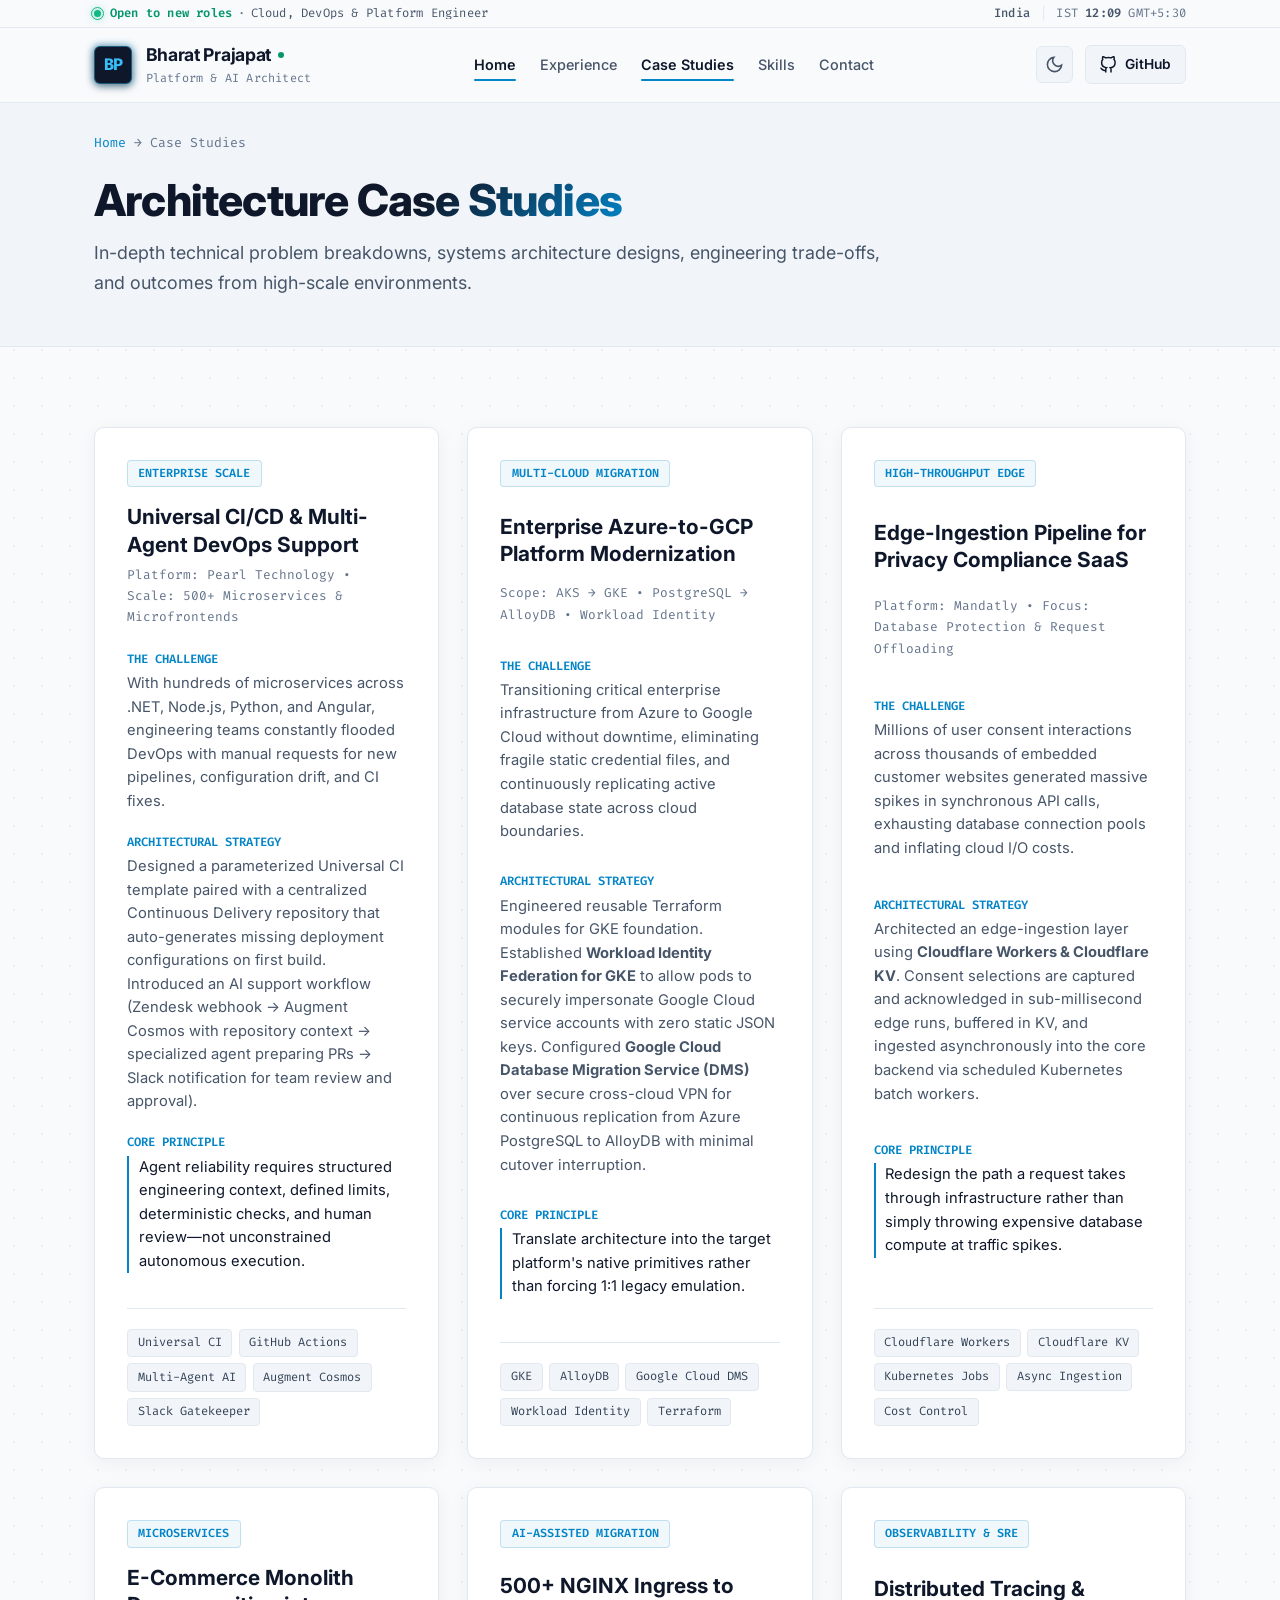
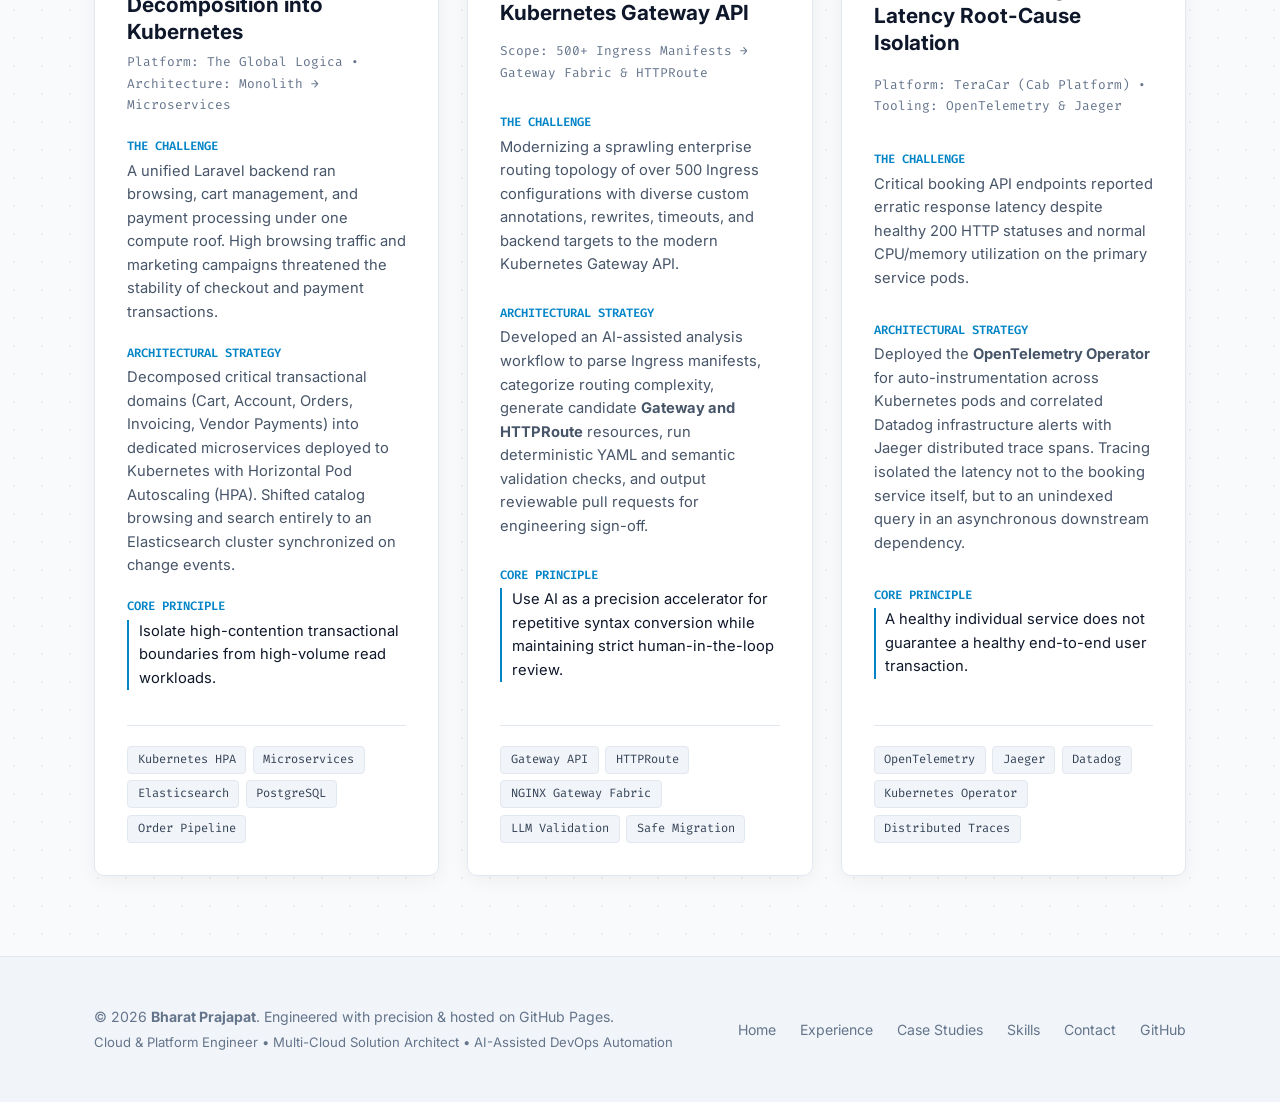
==== commit 76fc07ae: "feat: add engineering top status banner with dynamic IST clock and pulse indicator" ====
--- a/case-studies/index.html
+++ b/case-studies/index.html
@@ -31,6 +31,23 @@
 
   <!-- Navigation Bar with Standout Animated Logo -->
   <header class="navbar" id="navbar">
+    <!-- Top Status / Announcement Bar -->
+    <div class="top-status-bar">
+      <div class="top-status-container">
+        <div class="top-status-left">
+          <span class="status-pulse-dot" aria-hidden="true"></span>
+          <a href="/contact.html" class="top-status-link">
+            <strong>Open to new roles</strong> <span class="status-sep">·</span> Cloud, DevOps &amp; Platform Engineer
+          </a>
+        </div>
+        <div class="top-status-right">
+          <span class="location-label">India</span>
+          <span class="status-divider">|</span>
+          <span class="time-label">IST <span class="live-ist-clock">--:--</span> GMT+5:30</span>
+        </div>
+      </div>
+    </div>
+
     <div class="nav-container">
       <a href="/" class="brand-logo" aria-label="Bharat Prajapat Home">
         <div class="logo-box">
--- a/styles.css
+++ b/styles.css
@@ -1,83 +1,77 @@
 /* ==========================================================================
-   Design Tokens & CSS Variables
+   Design Tokens & Modern Engineering Palette
+   (Crafted for Senior Platform / Cloud Architecture - Clean & Sophisticated)
    ========================================================================== */
 :root {
   --font-sans: 'Inter', -apple-system, BlinkMacSystemFont, 'Segoe UI', Roboto, sans-serif;
-  --font-mono: 'Fira Code', ui-monospace, SFMono-Regular, Menlo, monospace;
-
-  /* Dark Theme (Default) */
-  --bg-primary: #070a12;
-  --bg-secondary: #0d121f;
-  --bg-surface: rgba(16, 22, 36, 0.75);
-  --bg-surface-hover: rgba(24, 33, 52, 0.9);
-  --bg-subtle: #0a0f1b;
+  --font-mono: 'Fira Code', 'SF Mono', Consolas, Monaco, monospace;
+
+  /* Dark Theme (Default: Obsidian & Precision Slate) */
+  --bg-primary: #0a0d14;
+  --bg-secondary: #101522;
+  --bg-surface: #131929;
+  --bg-surface-hover: #182033;
+  --bg-subtle: #0e1320;
   
-  --border-color: rgba(255, 255, 255, 0.08);
-  --border-hover: rgba(99, 102, 241, 0.5);
-  --border-strong: rgba(255, 255, 255, 0.16);
-
-  --text-primary: #f8fafc;
+  --border-color: #1e2638;
+  --border-hover: #38bdf8;
+  --border-strong: #2a354d;
+
+  --text-primary: #f1f5f9;
   --text-secondary: #94a3b8;
   --text-muted: #64748b;
 
-  --accent-primary: #6366f1;
-  --accent-primary-hover: #4f46e5;
-  --accent-cyan: #06b6d4;
-  --accent-violet: #8b5cf6;
-  --accent-pink: #ec4899;
+  /* Engineering Accents: Sky Blue & Mint (Terminal / DevOps Native) */
+  --accent-primary: #0284c7;
+  --accent-primary-hover: #0369a1;
+  --accent-cyan: #38bdf8;
   --accent-emerald: #10b981;
   --accent-amber: #f59e0b;
-
-  --accent-glow: rgba(99, 102, 241, 0.28);
-  --badge-bg: rgba(99, 102, 241, 0.12);
-  --badge-border: rgba(99, 102, 241, 0.35);
-
-  --card-shadow: 0 14px 40px -12px rgba(0, 0, 0, 0.65);
-  --nav-backdrop: rgba(7, 10, 18, 0.88);
-  --glow-radial: radial-gradient(circle at 50% -10%, rgba(99, 102, 241, 0.22), transparent 70%);
+  --accent-glow: rgba(56, 189, 248, 0.15);
+
+  --badge-bg: rgba(56, 189, 248, 0.08);
+  --badge-border: rgba(56, 189, 248, 0.25);
+  --card-shadow: 0 4px 20px rgba(0, 0, 0, 0.4);
+  --nav-backdrop: rgba(10, 13, 20, 0.92);
 
   --radius-xs: 4px;
-  --radius-sm: 8px;
-  --radius-md: 14px;
-  --radius-lg: 20px;
+  --radius-sm: 6px;
+  --radius-md: 10px;
+  --radius-lg: 16px;
   --radius-full: 9999px;
-  --transition: all 0.25s cubic-bezier(0.16, 1, 0.3, 1);
+  --transition: all 0.2s cubic-bezier(0.16, 1, 0.3, 1);
 }
 
 [data-theme="light"] {
   --bg-primary: #f8fafc;
   --bg-secondary: #f1f5f9;
-  --bg-surface: rgba(255, 255, 255, 0.92);
-  --bg-surface-hover: #ffffff;
-  --bg-subtle: #f8fafc;
-
-  --border-color: rgba(0, 0, 0, 0.08);
-  --border-hover: rgba(79, 70, 229, 0.45);
-  --border-strong: rgba(0, 0, 0, 0.16);
+  --bg-surface: #ffffff;
+  --bg-surface-hover: #f8fafc;
+  --bg-subtle: #f1f5f9;
+
+  --border-color: #e2e8f0;
+  --border-hover: #0284c7;
+  --border-strong: #cbd5e1;
 
   --text-primary: #0f172a;
   --text-secondary: #475569;
   --text-muted: #64748b;
 
-  --accent-primary: #4f46e5;
-  --accent-primary-hover: #4338ca;
+  --accent-primary: #0284c7;
+  --accent-primary-hover: #0369a1;
   --accent-cyan: #0284c7;
-  --accent-violet: #7c3aed;
-  --accent-pink: #db2777;
   --accent-emerald: #059669;
   --accent-amber: #d97706;
-
-  --accent-glow: rgba(79, 70, 229, 0.15);
-  --badge-bg: rgba(79, 70, 229, 0.08);
-  --badge-border: rgba(79, 70, 229, 0.25);
-
-  --card-shadow: 0 14px 40px -12px rgba(0, 0, 0, 0.08);
-  --nav-backdrop: rgba(248, 250, 252, 0.9);
-  --glow-radial: radial-gradient(circle at 50% -10%, rgba(99, 102, 241, 0.14), transparent 70%);
-}
-
-/* ==========================================================================
-   Reset & Global Base
+  --accent-glow: rgba(2, 132, 199, 0.12);
+
+  --badge-bg: rgba(2, 132, 199, 0.06);
+  --badge-border: rgba(2, 132, 199, 0.2);
+  --card-shadow: 0 4px 20px rgba(0, 0, 0, 0.05);
+  --nav-backdrop: rgba(248, 250, 252, 0.94);
+}
+
+/* ==========================================================================
+   Reset & Technical Background Grid
    ========================================================================== */
 *, *::before, *::after {
   box-sizing: border-box;
@@ -93,27 +87,18 @@
 body {
   font-family: var(--font-sans);
   background-color: var(--bg-primary);
+  /* Sophisticated, subtle engineering dot grid */
+  background-image: radial-gradient(rgba(255, 255, 255, 0.06) 1px, transparent 1px);
+  background-size: 28px 28px;
   color: var(--text-primary);
   line-height: 1.65;
   overflow-x: hidden;
-  transition: background-color 0.3s ease, color 0.3s ease;
+  transition: background-color 0.25s ease, color 0.25s ease;
   -webkit-font-smoothing: antialiased;
-  position: relative;
-}
-
-/* Mouse follow ambient spotlight */
-.ambient-glow-cursor {
-  position: fixed;
-  top: 0;
-  left: 0;
-  width: 600px;
-  height: 600px;
-  background: radial-gradient(circle, rgba(99, 102, 241, 0.07) 0%, rgba(6, 182, 212, 0.03) 40%, transparent 70%);
-  border-radius: 50%;
-  pointer-events: none;
-  transform: translate(-50%, -50%);
-  z-index: 0;
-  transition: opacity 0.5s ease;
+}
+
+[data-theme="light"] body {
+  background-image: radial-gradient(rgba(15, 23, 42, 0.05) 1px, transparent 1px);
 }
 
 a {
@@ -129,7 +114,7 @@
 
 code {
   font-family: var(--font-mono);
-  font-size: 0.9em;
+  font-size: 0.88em;
   background: var(--bg-secondary);
   padding: 0.15rem 0.45rem;
   border-radius: var(--radius-xs);
@@ -138,25 +123,30 @@
 }
 
 .container {
-  max-width: 1160px;
+  max-width: 1140px;
   margin: 0 auto;
   padding: 0 1.5rem;
 }
 
 /* ==========================================================================
-   Typography & Shared Utilities
+   Clean Technical Typography
    ========================================================================== */
 .gradient-text {
-  background: linear-gradient(135deg, #818cf8 0%, #c084fc 45%, #38bdf8 100%);
+  /* Crisp, subtle steel-to-sky gradient instead of purple/pink */
+  background: linear-gradient(135deg, #ffffff 30%, #38bdf8 100%);
   -webkit-background-clip: text;
   -webkit-text-fill-color: transparent;
   display: inline-block;
 }
 
+[data-theme="light"] .gradient-text {
+  background: linear-gradient(135deg, #0f172a 30%, #0284c7 100%);
+  -webkit-background-clip: text;
+  -webkit-text-fill-color: transparent;
+}
+
 .glass-panel {
   background: var(--bg-surface);
-  backdrop-filter: blur(18px);
-  -webkit-backdrop-filter: blur(18px);
   border: 1px solid var(--border-color);
   border-radius: var(--radius-md);
   box-shadow: var(--card-shadow);
@@ -164,127 +154,140 @@
 }
 
 .glass-panel:hover {
-  border-color: var(--border-hover);
+  border-color: var(--border-strong);
   background: var(--bg-surface-hover);
   transform: translateY(-2px);
 }
 
 .bg-subtle {
   background-color: var(--bg-subtle);
+  border-top: 1px solid var(--border-color);
+  border-bottom: 1px solid var(--border-color);
 }
 
 .section-tag {
-  display: inline-block;
-  font-family: var(--font-mono);
-  font-size: 0.8rem;
+  display: inline-flex;
+  align-items: center;
+  gap: 0.4rem;
+  font-family: var(--font-mono);
+  font-size: 0.78rem;
   font-weight: 600;
   color: var(--accent-cyan);
   text-transform: uppercase;
   letter-spacing: 1.2px;
-  margin-bottom: 0.5rem;
+  margin-bottom: 0.6rem;
+}
+
+.section-tag::before {
+  content: '//';
+  color: var(--text-muted);
 }
 
 .section-title {
-  font-size: 2.4rem;
-  font-weight: 800;
-  letter-spacing: -0.8px;
+  font-size: 2.25rem;
+  font-weight: 700;
+  letter-spacing: -0.6px;
   margin-bottom: 0.75rem;
-  line-height: 1.2;
+  line-height: 1.25;
+  color: var(--text-primary);
 }
 
 .section-subtitle {
-  font-size: 1.1rem;
-  color: var(--text-secondary);
-  line-height: 1.65;
+  font-size: 1.05rem;
+  color: var(--text-secondary);
+  line-height: 1.6;
 }
 
 .section-header {
-  margin-bottom: 3.5rem;
-  max-width: 820px;
+  margin-bottom: 3rem;
+  max-width: 800px;
 }
 
 .tag {
   font-family: var(--font-mono);
-  font-size: 0.76rem;
-  padding: 0.25rem 0.65rem;
+  font-size: 0.75rem;
+  padding: 0.2rem 0.6rem;
+  background: var(--bg-secondary);
+  border: 1px solid var(--border-color);
+  border-radius: var(--radius-xs);
+  color: #cbd5e1;
+  transition: var(--transition);
+  display: inline-block;
+}
+
+[data-theme="light"] .tag {
+  color: #334155;
+}
+
+.tag:hover {
+  border-color: var(--accent-cyan);
+  color: var(--accent-cyan);
+}
+
+/* ==========================================================================
+   Buttons
+   ========================================================================== */
+.btn {
+  display: inline-flex;
+  align-items: center;
+  justify-content: center;
+  gap: 0.5rem;
+  padding: 0.65rem 1.3rem;
+  font-size: 0.92rem;
+  font-weight: 600;
+  border-radius: var(--radius-sm);
+  cursor: pointer;
+  transition: var(--transition);
+  border: 1px solid transparent;
+  text-decoration: none;
+}
+
+.btn-primary {
+  background: #0284c7;
+  color: #ffffff;
+  border-color: #0284c7;
+}
+
+.btn-primary:hover {
+  background: #0369a1;
+  border-color: #0369a1;
+  transform: translateY(-1px);
+}
+
+.btn-secondary {
+  background: var(--bg-secondary);
+  border: 1px solid var(--border-color);
+  color: var(--text-primary);
+}
+
+.btn-secondary:hover {
+  background: var(--bg-surface-hover);
+  border-color: var(--border-strong);
+  transform: translateY(-1px);
+}
+
+.btn-outline {
+  border: 1px solid var(--border-color);
+  color: var(--text-secondary);
+  background: transparent;
+}
+
+.btn-outline:hover {
+  border-color: var(--text-primary);
+  color: var(--text-primary);
+  transform: translateY(-1px);
+}
+
+.btn-block {
+  width: 100%;
+}
+
+.icon-btn {
   background: var(--bg-secondary);
   border: 1px solid var(--border-color);
   border-radius: var(--radius-sm);
-  color: var(--accent-cyan);
-  transition: var(--transition);
-  display: inline-block;
-}
-
-.tag:hover {
-  border-color: var(--accent-primary);
-  color: var(--accent-primary);
-  transform: translateY(-1px);
-}
-
-/* ==========================================================================
-   Buttons
-   ========================================================================== */
-.btn {
-  display: inline-flex;
-  align-items: center;
-  justify-content: center;
-  gap: 0.5rem;
-  padding: 0.7rem 1.4rem;
-  font-size: 0.95rem;
-  font-weight: 600;
-  border-radius: var(--radius-sm);
-  cursor: pointer;
-  transition: var(--transition);
-  border: 1px solid transparent;
-  text-decoration: none;
-}
-
-.btn-primary {
-  background: linear-gradient(135deg, var(--accent-primary) 0%, var(--accent-violet) 100%);
-  color: #ffffff;
-  box-shadow: 0 4px 18px var(--accent-glow);
-}
-
-.btn-primary:hover {
-  transform: translateY(-2px);
-  box-shadow: 0 8px 28px var(--accent-glow);
-  opacity: 0.95;
-}
-
-.btn-secondary {
-  background: var(--bg-surface);
-  border: 1px solid var(--border-color);
-  color: var(--text-primary);
-}
-
-.btn-secondary:hover {
-  background: var(--bg-surface-hover);
-  border-color: var(--border-hover);
-  transform: translateY(-2px);
-}
-
-.btn-outline {
-  border: 1px solid var(--border-color);
-  color: var(--text-secondary);
-  background: transparent;
-}
-
-.btn-outline:hover {
-  border-color: var(--text-primary);
-  color: var(--text-primary);
-  transform: translateY(-2px);
-}
-
-.btn-block {
-  width: 100%;
-}
-
-.icon-btn {
-  background: var(--bg-surface);
-  border: 1px solid var(--border-color);
-  border-radius: var(--radius-sm);
-  color: var(--text-secondary);
-  padding: 0.55rem;
+  color: var(--text-secondary);
+  padding: 0.5rem;
   display: inline-flex;
   align-items: center;
   justify-content: center;
@@ -294,7 +297,7 @@
 
 .icon-btn:hover {
   color: var(--text-primary);
-  border-color: var(--border-hover);
+  border-color: var(--border-strong);
 }
 
 /* Theme Toggle Icons */
@@ -304,7 +307,123 @@
 [data-theme="light"] .moon-icon { display: block; }
 
 /* ==========================================================================
-   NAVIGATION BAR & STANDOUT LOGO ANIMATION
+   TOP STATUS / ANNOUNCEMENT BAR
+   ========================================================================== */
+.top-status-bar {
+  background: rgba(8, 11, 18, 0.95);
+  border-bottom: 1px solid var(--border-color);
+  font-family: var(--font-mono);
+  font-size: 0.76rem;
+  letter-spacing: 0.2px;
+  line-height: 1;
+}
+
+[data-theme="light"] .top-status-bar {
+  background: rgba(248, 250, 252, 0.96);
+  border-bottom: 1px solid rgba(226, 232, 240, 0.9);
+}
+
+.top-status-container {
+  max-width: 1140px;
+  margin: 0 auto;
+  padding: 0.45rem 1.5rem;
+  display: flex;
+  align-items: center;
+  justify-content: space-between;
+  gap: 1rem;
+}
+
+.top-status-left {
+  display: inline-flex;
+  align-items: center;
+  gap: 0.55rem;
+  min-width: 0;
+}
+
+.status-pulse-dot {
+  position: relative;
+  width: 7px;
+  height: 7px;
+  border-radius: 50%;
+  background: #10b981;
+  display: inline-block;
+  flex-shrink: 0;
+  box-shadow: 0 0 8px rgba(16, 185, 129, 0.8);
+}
+
+.status-pulse-dot::after {
+  content: '';
+  position: absolute;
+  inset: -3px;
+  border-radius: 50%;
+  border: 1.5px solid #10b981;
+  animation: pulse-ring 2.2s cubic-bezier(0.215, 0.61, 0.355, 1) infinite;
+}
+
+@keyframes pulse-ring {
+  0% { transform: scale(0.7); opacity: 1; }
+  100% { transform: scale(2.4); opacity: 0; }
+}
+
+.top-status-link {
+  color: var(--text-secondary);
+  text-decoration: none;
+  transition: var(--transition);
+  display: inline-flex;
+  align-items: center;
+  gap: 0.35rem;
+  white-space: nowrap;
+  overflow: hidden;
+  text-overflow: ellipsis;
+}
+
+.top-status-link:hover {
+  color: var(--text-primary);
+}
+
+.top-status-link strong {
+  color: #34d399;
+  font-weight: 600;
+}
+
+[data-theme="light"] .top-status-link strong {
+  color: #059669;
+}
+
+.status-sep {
+  color: var(--text-muted);
+}
+
+.top-status-right {
+  display: inline-flex;
+  align-items: center;
+  gap: 0.6rem;
+  color: var(--text-muted);
+  white-space: nowrap;
+  flex-shrink: 0;
+}
+
+.location-label {
+  color: var(--text-secondary);
+  font-weight: 500;
+}
+
+.status-divider {
+  color: var(--border-color);
+  user-select: none;
+}
+
+.time-label {
+  color: var(--text-muted);
+}
+
+.live-ist-clock {
+  color: var(--text-secondary);
+  font-weight: 600;
+}
+
+/* ==========================================================================
+   NAVIGATION & STANDOUT ENGINEERING LOGO
    ========================================================================== */
 .navbar {
   position: fixed;
@@ -313,22 +432,22 @@
   width: 100%;
   z-index: 1000;
   background: var(--nav-backdrop);
-  backdrop-filter: blur(16px);
-  -webkit-backdrop-filter: blur(16px);
+  backdrop-filter: blur(12px);
+  -webkit-backdrop-filter: blur(12px);
   border-bottom: 1px solid var(--border-color);
   transition: var(--transition);
 }
 
 .nav-container {
-  max-width: 1160px;
+  max-width: 1140px;
   margin: 0 auto;
-  padding: 0.85rem 1.5rem;
+  padding: 0.8rem 1.5rem;
   display: flex;
   align-items: center;
   justify-content: space-between;
 }
 
-/* Standout Brand Logo Container */
+/* Brand Logo Container */
 .brand-logo {
   display: flex;
   align-items: center;
@@ -337,11 +456,11 @@
   cursor: pointer;
 }
 
-/* Animated Logo Badge */
+/* Tactile BP Engineering Badge */
 .logo-box {
   position: relative;
-  width: 42px;
-  height: 42px;
+  width: 38px;
+  height: 38px;
   display: flex;
   align-items: center;
   justify-content: center;
@@ -349,11 +468,10 @@
 
 .logo-glow-ring {
   position: absolute;
-  inset: -3px;
-  border-radius: 12px;
-  background: conic-gradient(from 0deg, #6366f1, #06b6d4, #a855f7, #ec4899, #6366f1);
-  animation: spinGlow 4s linear infinite;
-  opacity: 0.85;
+  inset: -2px;
+  border-radius: 8px;
+  background: linear-gradient(135deg, #0284c7, #38bdf8, #0ea5e9);
+  opacity: 0.4;
   filter: blur(3px);
   transition: var(--transition);
 }
@@ -362,48 +480,42 @@
   position: relative;
   width: 100%;
   height: 100%;
-  border-radius: 10px;
-  background: #090d18;
+  border-radius: 6px;
+  background: #0f172a;
   display: flex;
   align-items: center;
   justify-content: center;
-  border: 1px solid rgba(255, 255, 255, 0.15);
-  box-shadow: inset 0 1px 1px rgba(255, 255, 255, 0.2);
+  border: 1px solid rgba(56, 189, 248, 0.4);
+  box-shadow: 0 2px 8px rgba(0, 0, 0, 0.5);
   z-index: 2;
   transition: var(--transition);
 }
 
-[data-theme="light"] .logo-badge {
-  background: #0f172a;
-}
-
 .logo-text {
   font-family: var(--font-mono);
-  font-weight: 800;
-  font-size: 1.15rem;
-  background: linear-gradient(135deg, #ffffff 0%, #a5b4fc 100%);
-  -webkit-background-clip: text;
-  -webkit-text-fill-color: transparent;
+  font-weight: 700;
+  font-size: 1.05rem;
+  color: #38bdf8;
   letter-spacing: -0.5px;
   display: block;
   line-height: 1;
 }
 
-/* Hover effect on logo badge */
+/* Dynamic pulse on hover */
 .brand-logo:hover .logo-glow-ring {
-  inset: -5px;
-  filter: blur(6px);
-  opacity: 1;
-  animation-duration: 2s;
+  inset: -3px;
+  opacity: 0.85;
+  filter: blur(5px);
 }
 
 .brand-logo:hover .logo-badge {
-  transform: scale(1.05) rotate(2deg);
-}
-
-@keyframes spinGlow {
-  0% { transform: rotate(0deg); }
-  100% { transform: rotate(360deg); }
+  transform: translateY(-1px);
+  border-color: #38bdf8;
+  background: #1e293b;
+}
+
+.brand-logo:hover .logo-text {
+  color: #ffffff;
 }
 
 /* Beside Logo: Bharat Prajapat */
@@ -413,50 +525,45 @@
 }
 
 .brand-name {
-  font-size: 1.15rem;
-  font-weight: 800;
-  letter-spacing: -0.4px;
-  color: var(--text-primary);
-  position: relative;
+  font-size: 1.1rem;
+  font-weight: 700;
+  letter-spacing: -0.3px;
+  color: var(--text-primary);
+  display: inline-flex;
+  align-items: center;
+  gap: 0.45rem;
+  transition: var(--transition);
+}
+
+.brand-name::after {
+  content: '';
+  width: 6px;
+  height: 6px;
+  background: var(--accent-emerald);
+  border-radius: 50%;
   display: inline-block;
-  background: linear-gradient(90deg, var(--text-primary) 0%, #cbd5e1 50%, var(--text-primary) 100%);
-  background-size: 200% auto;
-  -webkit-background-clip: text;
-  -webkit-text-fill-color: transparent;
-  transition: var(--transition);
 }
 
 .brand-logo:hover .brand-name {
-  animation: textShimmer 2s linear infinite;
-  background: linear-gradient(90deg, #818cf8 0%, #38bdf8 50%, #c084fc 100%);
-  background-size: 200% auto;
-  -webkit-background-clip: text;
-  -webkit-text-fill-color: transparent;
-}
-
-@keyframes textShimmer {
-  to {
-    background-position: 200% center;
-  }
+  color: var(--accent-cyan);
 }
 
 .brand-title {
-  font-size: 0.76rem;
-  font-family: var(--font-mono);
-  color: var(--accent-cyan);
+  font-size: 0.74rem;
+  font-family: var(--font-mono);
+  color: var(--text-muted);
   letter-spacing: 0.2px;
-  font-weight: 500;
 }
 
 /* Nav Links */
 .nav-links {
   display: flex;
   align-items: center;
-  gap: 1.6rem;
+  gap: 1.5rem;
 }
 
 .nav-link {
-  font-size: 0.92rem;
+  font-size: 0.9rem;
   font-weight: 500;
   color: var(--text-secondary);
   transition: var(--transition);
@@ -480,8 +587,8 @@
   left: 0;
   width: 100%;
   height: 2px;
-  background: linear-gradient(90deg, var(--accent-primary), var(--accent-cyan));
-  border-radius: 2px;
+  background: var(--accent-cyan);
+  border-radius: 1px;
 }
 
 .nav-actions {
@@ -492,7 +599,7 @@
 
 .nav-github {
   padding: 0.45rem 0.85rem;
-  font-size: 0.88rem;
+  font-size: 0.86rem;
 }
 
 .mobile-menu-toggle {
@@ -506,10 +613,10 @@
 }
 
 .mobile-menu-toggle span {
-  width: 22px;
+  width: 20px;
   height: 2px;
   background: var(--text-primary);
-  border-radius: 2px;
+  border-radius: 1px;
   transition: var(--transition);
 }
 
@@ -518,20 +625,12 @@
    ========================================================================== */
 .hero-section {
   position: relative;
-  padding-top: 8.5rem;
-  padding-bottom: 5.5rem;
-  overflow: hidden;
+  padding-top: 8.75rem;
+  padding-bottom: 5rem;
 }
 
 .hero-glow {
-  position: absolute;
-  top: 0;
-  left: 0;
-  right: 0;
-  height: 700px;
-  background: var(--glow-radial);
-  pointer-events: none;
-  z-index: 0;
+  display: none; /* removed AI blurry blob */
 }
 
 .hero-content {
@@ -542,32 +641,24 @@
 .hero-badge {
   display: inline-flex;
   align-items: center;
-  gap: 0.6rem;
-  padding: 0.4rem 1rem;
+  gap: 0.55rem;
+  padding: 0.35rem 0.9rem;
   background: var(--badge-bg);
   border: 1px solid var(--badge-border);
   border-radius: var(--radius-full);
-  font-size: 0.84rem;
-  font-weight: 600;
-  color: var(--accent-primary);
+  font-size: 0.82rem;
+  font-weight: 500;
+  color: var(--accent-cyan);
   margin-bottom: 2rem;
-  letter-spacing: 0.3px;
-  box-shadow: 0 4px 15px rgba(99, 102, 241, 0.15);
+  font-family: var(--font-mono);
 }
 
 .badge-dot {
-  width: 8px;
-  height: 8px;
+  width: 7px;
+  height: 7px;
   background-color: var(--accent-emerald);
   border-radius: 50%;
-  box-shadow: 0 0 10px var(--accent-emerald);
-  animation: pulse 2s infinite;
-}
-
-@keyframes pulse {
-  0% { transform: scale(0.95); opacity: 0.8; }
-  50% { transform: scale(1.2); opacity: 1; }
-  100% { transform: scale(0.95); opacity: 0.8; }
+  box-shadow: 0 0 6px var(--accent-emerald);
 }
 
 .hero-profile-row {
@@ -579,8 +670,8 @@
 
 .hero-avatar-wrapper {
   position: relative;
-  width: 116px;
-  height: 116px;
+  width: 108px;
+  height: 108px;
   flex-shrink: 0;
 }
 
@@ -589,51 +680,54 @@
   height: 100%;
   border-radius: 50%;
   object-fit: cover;
-  border: 3px solid var(--border-color);
+  border: 2px solid var(--border-strong);
   position: relative;
   z-index: 2;
 }
 
 .avatar-ring {
   position: absolute;
-  inset: -6px;
+  inset: -3px;
   border-radius: 50%;
-  background: conic-gradient(from 180deg, var(--accent-primary), var(--accent-cyan), var(--accent-violet), var(--accent-primary));
-  z-index: 1;
-  opacity: 0.6;
-  filter: blur(8px);
-  animation: spinGlow 6s linear infinite;
+  border: 1px dashed var(--accent-cyan);
+  opacity: 0.4;
+  animation: spinSlow 20s linear infinite;
+}
+
+@keyframes spinSlow {
+  to { transform: rotate(360deg); }
 }
 
 .hero-name {
-  font-size: 3.4rem;
+  font-size: 3.1rem;
   font-weight: 800;
-  line-height: 1.1;
-  letter-spacing: -1.4px;
-  margin-bottom: 0.4rem;
+  line-height: 1.15;
+  letter-spacing: -1.2px;
+  margin-bottom: 0.35rem;
+  color: var(--text-primary);
 }
 
 .hero-role-title {
-  font-size: 1.3rem;
+  font-size: 1.25rem;
   font-weight: 600;
   color: var(--text-primary);
-  margin-bottom: 0.4rem;
+  margin-bottom: 0.35rem;
 }
 
 .hero-headline {
-  font-size: 1.05rem;
+  font-size: 0.98rem;
   color: var(--text-secondary);
   font-family: var(--font-mono);
   font-weight: 400;
 }
 
-.divider-dot { color: var(--accent-primary); margin: 0 0.4rem; }
-.divider-slash { color: var(--border-strong); margin: 0 0.45rem; }
+.divider-dot { color: var(--accent-cyan); margin: 0 0.35rem; }
+.divider-slash { color: var(--border-color); margin: 0 0.4rem; }
 
 .hero-bio {
-  font-size: 1.15rem;
-  color: var(--text-secondary);
-  max-width: 860px;
+  font-size: 1.1rem;
+  color: var(--text-secondary);
+  max-width: 840px;
   line-height: 1.7;
   margin-bottom: 2.25rem;
 }
@@ -647,60 +741,58 @@
 
 .hero-metrics {
   display: grid;
-  grid-template-columns: repeat(auto-fit, minmax(240px, 1fr));
+  grid-template-columns: repeat(auto-fit, minmax(230px, 1fr));
   gap: 1.25rem;
   border-top: 1px solid var(--border-color);
   padding-top: 2.5rem;
 }
 
 .metric-card {
-  padding: 1.5rem;
+  padding: 1.35rem;
+  background: var(--bg-surface);
+  border: 1px solid var(--border-color);
   border-radius: var(--radius-md);
+  transition: var(--transition);
+}
+
+.metric-card:hover {
+  border-color: var(--border-strong);
+  transform: translateY(-2px);
 }
 
 .metric-number {
   font-family: var(--font-mono);
-  font-size: 1.85rem;
-  font-weight: 800;
+  font-size: 1.75rem;
+  font-weight: 700;
   color: var(--text-primary);
   line-height: 1.2;
   margin-bottom: 0.25rem;
 }
 
 .metric-label {
-  font-size: 0.94rem;
-  font-weight: 700;
+  font-size: 0.9rem;
+  font-weight: 600;
   color: var(--accent-cyan);
   margin-bottom: 0.35rem;
 }
 
 .metric-detail {
-  font-size: 0.85rem;
+  font-size: 0.83rem;
   color: var(--text-secondary);
   line-height: 1.45;
 }
 
 /* ==========================================================================
-   Page Headers (for sub-pages: Experience, Case Studies, Skills, Contact)
+   Page Headers (Sub-pages)
    ========================================================================== */
 .page-hero {
-  padding-top: 8rem;
-  padding-bottom: 3.5rem;
-  position: relative;
-  overflow: hidden;
+  padding-top: 8.25rem;
+  padding-bottom: 3rem;
   border-bottom: 1px solid var(--border-color);
-}
-
-.page-hero-glow {
-  position: absolute;
-  top: 0;
-  left: 0;
-  right: 0;
-  height: 450px;
-  background: var(--glow-radial);
-  pointer-events: none;
-  z-index: 0;
-}
+  background: var(--bg-secondary);
+}
+
+.page-hero-glow { display: none; }
 
 .page-hero-content {
   position: relative;
@@ -712,30 +804,26 @@
   align-items: center;
   gap: 0.5rem;
   font-family: var(--font-mono);
-  font-size: 0.84rem;
+  font-size: 0.82rem;
   color: var(--text-muted);
-  margin-bottom: 1.5rem;
+  margin-bottom: 1.25rem;
 }
 
 .breadcrumb-nav a {
   color: var(--accent-cyan);
-  transition: var(--transition);
-}
-
-.breadcrumb-nav a:hover {
-  color: var(--text-primary);
 }
 
 .page-title {
-  font-size: 3rem;
+  font-size: 2.75rem;
   font-weight: 800;
-  letter-spacing: -1px;
-  margin-bottom: 0.8rem;
-  line-height: 1.15;
+  letter-spacing: -0.8px;
+  margin-bottom: 0.75rem;
+  line-height: 1.2;
+  color: var(--text-primary);
 }
 
 .page-description {
-  font-size: 1.2rem;
+  font-size: 1.12rem;
   color: var(--text-secondary);
   max-width: 820px;
   line-height: 1.65;
@@ -745,7 +833,7 @@
    General Section Layout
    ========================================================================== */
 .section {
-  padding: 5.5rem 0;
+  padding: 5rem 0;
 }
 
 /* ==========================================================================
@@ -753,7 +841,7 @@
    ========================================================================== */
 .timeline {
   position: relative;
-  padding-left: 2.25rem;
+  padding-left: 2rem;
 }
 
 .timeline::before {
@@ -761,36 +849,43 @@
   position: absolute;
   top: 10px;
   bottom: 20px;
-  left: 7px;
+  left: 6px;
   width: 2px;
-  background: linear-gradient(to bottom, var(--accent-primary), var(--accent-cyan) 50%, var(--border-color) 90%);
+  background: var(--border-color);
 }
 
 .timeline-item {
   position: relative;
-  margin-bottom: 3rem;
+  margin-bottom: 2.75rem;
 }
 
 .timeline-marker {
   position: absolute;
-  left: -2.25rem;
+  left: -2rem;
   top: 1.25rem;
-  width: 16px;
-  height: 16px;
+  width: 14px;
+  height: 14px;
   border-radius: 50%;
   background: var(--bg-primary);
-  border: 3px solid var(--accent-primary);
-  box-shadow: 0 0 10px var(--accent-glow);
+  border: 2px solid var(--accent-cyan);
   z-index: 2;
 }
 
 .timeline-marker.current {
   border-color: var(--accent-emerald);
-  box-shadow: 0 0 14px var(--accent-emerald);
+  background: var(--accent-emerald);
 }
 
 .timeline-content {
-  padding: 2.25rem;
+  padding: 2rem;
+  background: var(--bg-surface);
+  border: 1px solid var(--border-color);
+  border-radius: var(--radius-md);
+  transition: var(--transition);
+}
+
+.timeline-content:hover {
+  border-color: var(--border-strong);
 }
 
 .timeline-header {
@@ -799,22 +894,21 @@
 
 .timeline-period-badge {
   font-family: var(--font-mono);
-  font-size: 0.82rem;
+  font-size: 0.8rem;
   font-weight: 600;
   color: var(--accent-cyan);
   margin-bottom: 0.35rem;
-  letter-spacing: 0.5px;
 }
 
 .role-title {
-  font-size: 1.4rem;
+  font-size: 1.35rem;
   font-weight: 700;
   color: var(--text-primary);
   line-height: 1.3;
 }
 
 .company-name {
-  font-size: 1.05rem;
+  font-size: 1rem;
   font-weight: 600;
   color: var(--text-secondary);
   margin-top: 0.2rem;
@@ -826,10 +920,10 @@
 }
 
 .role-summary {
-  font-size: 1rem;
-  color: var(--text-secondary);
-  margin-bottom: 1.35rem;
-  line-height: 1.65;
+  font-size: 0.98rem;
+  color: var(--text-secondary);
+  margin-bottom: 1.25rem;
+  line-height: 1.6;
 }
 
 .role-bullets {
@@ -838,24 +932,23 @@
   margin-bottom: 1.5rem;
   display: flex;
   flex-direction: column;
-  gap: 0.85rem;
+  gap: 0.75rem;
 }
 
 .role-bullets li {
   position: relative;
-  padding-left: 1.5rem;
-  font-size: 0.95rem;
+  padding-left: 1.4rem;
+  font-size: 0.93rem;
   color: var(--text-secondary);
   line-height: 1.6;
 }
 
 .role-bullets li::before {
-  content: '▹';
+  content: '→';
   position: absolute;
   left: 0;
   top: 0;
   color: var(--accent-cyan);
-  font-weight: 700;
 }
 
 .role-bullets li strong {
@@ -873,63 +966,71 @@
    ========================================================================== */
 .case-studies-grid {
   display: grid;
-  grid-template-columns: repeat(auto-fit, minmax(340px, 1fr));
-  gap: 2rem;
+  grid-template-columns: repeat(auto-fit, minmax(330px, 1fr));
+  gap: 1.75rem;
 }
 
 .case-card {
-  padding: 2.25rem;
+  padding: 2rem;
+  background: var(--bg-surface);
+  border: 1px solid var(--border-color);
+  border-radius: var(--radius-md);
   display: flex;
   flex-direction: column;
   justify-content: space-between;
+  transition: var(--transition);
+}
+
+.case-card:hover {
+  border-color: var(--border-strong);
+  transform: translateY(-2px);
 }
 
 .case-badge {
   display: inline-block;
   font-family: var(--font-mono);
-  font-size: 0.75rem;
+  font-size: 0.74rem;
   font-weight: 600;
   text-transform: uppercase;
-  letter-spacing: 0.6px;
-  color: var(--accent-primary);
+  color: var(--accent-cyan);
   background: var(--badge-bg);
   border: 1px solid var(--badge-border);
-  padding: 0.25rem 0.75rem;
-  border-radius: var(--radius-full);
+  padding: 0.2rem 0.65rem;
+  border-radius: var(--radius-xs);
   margin-bottom: 1rem;
   align-self: flex-start;
 }
 
 .case-title {
-  font-size: 1.35rem;
+  font-size: 1.3rem;
   font-weight: 700;
   margin-bottom: 0.4rem;
   line-height: 1.3;
+  color: var(--text-primary);
 }
 
 .case-meta {
   font-family: var(--font-mono);
-  font-size: 0.82rem;
+  font-size: 0.8rem;
   color: var(--text-muted);
-  margin-bottom: 1.5rem;
+  margin-bottom: 1.35rem;
 }
 
 .case-block {
-  margin-bottom: 1.25rem;
+  margin-bottom: 1.15rem;
 }
 
 .case-label {
-  font-size: 0.78rem;
+  font-size: 0.76rem;
   font-family: var(--font-mono);
   text-transform: uppercase;
   color: var(--accent-cyan);
   font-weight: 600;
-  letter-spacing: 0.5px;
-  margin-bottom: 0.25rem;
+  margin-bottom: 0.2rem;
 }
 
 .case-block p {
-  font-size: 0.94rem;
+  font-size: 0.92rem;
   color: var(--text-secondary);
   line-height: 1.6;
 }
@@ -937,7 +1038,7 @@
 .case-block p em {
   color: var(--text-primary);
   font-style: normal;
-  border-left: 2px solid var(--accent-primary);
+  border-left: 2px solid var(--accent-cyan);
   padding-left: 0.6rem;
   display: block;
 }
@@ -957,33 +1058,43 @@
 .arsenal-grid {
   display: grid;
   grid-template-columns: repeat(auto-fit, minmax(260px, 1fr));
-  gap: 1.75rem;
+  gap: 1.5rem;
 }
 
 .arsenal-card {
-  padding: 2rem;
+  padding: 1.85rem;
+  background: var(--bg-surface);
+  border: 1px solid var(--border-color);
+  border-radius: var(--radius-md);
+  transition: var(--transition);
+}
+
+.arsenal-card:hover {
+  border-color: var(--border-strong);
+  transform: translateY(-2px);
 }
 
 .arsenal-header {
   display: flex;
   align-items: center;
   gap: 0.75rem;
-  margin-bottom: 1.25rem;
+  margin-bottom: 1rem;
 }
 
 .arsenal-icon {
-  font-size: 1.5rem;
+  font-size: 1.35rem;
 }
 
 .arsenal-header h3 {
-  font-size: 1.2rem;
+  font-size: 1.15rem;
   font-weight: 700;
+  color: var(--text-primary);
 }
 
 .arsenal-tags {
   display: flex;
   flex-wrap: wrap;
-  gap: 0.45rem;
+  gap: 0.4rem;
 }
 
 /* ==========================================================================
@@ -991,53 +1102,63 @@
    ========================================================================== */
 .philosophy-grid {
   display: grid;
-  grid-template-columns: repeat(auto-fit, minmax(280px, 1fr));
-  gap: 1.75rem;
+  grid-template-columns: repeat(auto-fit, minmax(270px, 1fr));
+  gap: 1.5rem;
 }
 
 .philosophy-card {
-  padding: 2rem;
-  display: flex;
-  flex-direction: column;
-}
-
-.phil-num {
-  font-family: var(--font-mono);
-  font-size: 1.6rem;
-  font-weight: 800;
-  color: var(--accent-primary);
-  margin-bottom: 0.75rem;
-}
-
-.philosophy-card h4 {
-  font-size: 1.15rem;
-  font-weight: 700;
-  margin-bottom: 0.6rem;
-  line-height: 1.35;
-}
-
-.philosophy-card p {
-  font-size: 0.94rem;
-  color: var(--text-secondary);
-  line-height: 1.6;
-}
-
-/* ==========================================================================
-   Interactive Terminal Simulator
-   ========================================================================== */
-.terminal-window {
-  background: #080b14;
+  padding: 1.85rem;
+  background: var(--bg-surface);
   border: 1px solid var(--border-color);
   border-radius: var(--radius-md);
-  box-shadow: 0 20px 50px rgba(0, 0, 0, 0.7);
+  display: flex;
+  flex-direction: column;
+  transition: var(--transition);
+}
+
+.philosophy-card:hover {
+  border-color: var(--border-strong);
+  transform: translateY(-2px);
+}
+
+.phil-num {
+  font-family: var(--font-mono);
+  font-size: 1.4rem;
+  font-weight: 700;
+  color: var(--accent-cyan);
+  margin-bottom: 0.5rem;
+}
+
+.philosophy-card h4 {
+  font-size: 1.12rem;
+  font-weight: 700;
+  margin-bottom: 0.5rem;
+  line-height: 1.35;
+  color: var(--text-primary);
+}
+
+.philosophy-card p {
+  font-size: 0.92rem;
+  color: var(--text-secondary);
+  line-height: 1.6;
+}
+
+/* ==========================================================================
+   Terminal Simulator (Authentic CLI)
+   ========================================================================== */
+.terminal-window {
+  background: #090d16;
+  border: 1px solid var(--border-color);
+  border-radius: var(--radius-md);
+  box-shadow: 0 10px 30px rgba(0, 0, 0, 0.4);
   overflow: hidden;
   font-family: var(--font-mono);
 }
 
 .terminal-bar {
-  background: #0e1422;
+  background: #111726;
   border-bottom: 1px solid var(--border-color);
-  padding: 0.75rem 1.25rem;
+  padding: 0.65rem 1.15rem;
   display: flex;
   align-items: center;
   justify-content: space-between;
@@ -1049,17 +1170,17 @@
 }
 
 .dot {
-  width: 11px;
-  height: 11px;
+  width: 10px;
+  height: 10px;
   border-radius: 50%;
 }
 
-.dot.red { background-color: #ff5f56; }
-.dot.yellow { background-color: #ffbd2e; }
-.dot.green { background-color: #27c93f; }
+.dot.red { background-color: #ef4444; }
+.dot.yellow { background-color: #eab308; }
+.dot.green { background-color: #22c55e; }
 
 .terminal-title {
-  font-size: 0.8rem;
+  font-size: 0.78rem;
   color: var(--text-muted);
 }
 
@@ -1068,8 +1189,8 @@
   border: 1px solid var(--border-color);
   color: var(--text-muted);
   font-family: var(--font-mono);
-  font-size: 0.75rem;
-  padding: 0.15rem 0.55rem;
+  font-size: 0.72rem;
+  padding: 0.15rem 0.5rem;
   border-radius: var(--radius-xs);
   cursor: pointer;
   transition: var(--transition);
@@ -1077,11 +1198,11 @@
 
 .term-btn:hover {
   color: var(--text-primary);
-  border-color: var(--border-hover);
+  border-color: var(--border-strong);
 }
 
 .terminal-body {
-  padding: 1.5rem;
+  padding: 1.35rem;
   min-height: 220px;
   max-height: 380px;
   overflow-y: auto;
@@ -1117,9 +1238,10 @@
 .terminal-quick-actions {
   display: flex;
   flex-wrap: wrap;
-  gap: 0.5rem;
-  padding: 0.6rem 1.5rem 0.8rem;
-  border-top: 1px solid rgba(255, 255, 255, 0.05);
+  gap: 0.45rem;
+  padding: 0.6rem 1.35rem 0.75rem;
+  border-top: 1px solid var(--border-color);
+  background: #0b0f19;
 }
 
 .pill-btn {
@@ -1127,24 +1249,23 @@
   border: 1px solid var(--border-color);
   color: var(--text-secondary);
   font-family: var(--font-mono);
-  font-size: 0.76rem;
-  padding: 0.25rem 0.75rem;
-  border-radius: var(--radius-full);
+  font-size: 0.74rem;
+  padding: 0.2rem 0.65rem;
+  border-radius: var(--radius-xs);
   cursor: pointer;
   transition: var(--transition);
 }
 
 .pill-btn:hover {
-  color: var(--text-primary);
-  border-color: var(--accent-primary);
-  background: var(--bg-surface-hover);
+  color: var(--accent-cyan);
+  border-color: var(--accent-cyan);
 }
 
 .terminal-input-row {
   display: flex;
   align-items: center;
-  padding: 0.85rem 1.5rem;
-  background: #090e1a;
+  padding: 0.75rem 1.35rem;
+  background: #080c14;
   border-top: 1px solid var(--border-color);
 }
 
@@ -1154,30 +1275,34 @@
   border: none;
   outline: none;
   font-family: var(--font-mono);
-  font-size: 0.9rem;
+  font-size: 0.88rem;
   color: #f8fafc;
 }
 
 /* ==========================================================================
-   Contact Section & Forms
+   Contact Section
    ========================================================================== */
 .contact-card {
-  padding: 3.5rem;
+  padding: 3rem;
+  background: var(--bg-surface);
+  border: 1px solid var(--border-color);
+  border-radius: var(--radius-md);
   display: grid;
   grid-template-columns: 3fr 2fr;
-  gap: 3.5rem;
+  gap: 3rem;
   align-items: center;
 }
 
 .contact-left h3 {
-  font-size: 1.85rem;
-  font-weight: 800;
+  font-size: 1.75rem;
+  font-weight: 700;
   line-height: 1.3;
   margin-bottom: 0.75rem;
+  color: var(--text-primary);
 }
 
 .contact-left p {
-  font-size: 1.05rem;
+  font-size: 1rem;
   color: var(--text-secondary);
   margin-bottom: 2rem;
   line-height: 1.65;
@@ -1186,7 +1311,7 @@
 .contact-info-list {
   display: flex;
   flex-direction: column;
-  gap: 1.35rem;
+  gap: 1.25rem;
 }
 
 .contact-info-item {
@@ -1196,47 +1321,50 @@
 }
 
 .c-icon {
-  font-size: 1.5rem;
+  font-size: 1.35rem;
 }
 
 .c-label {
-  font-size: 0.76rem;
+  font-size: 0.75rem;
   font-family: var(--font-mono);
   text-transform: uppercase;
   color: var(--text-muted);
-  letter-spacing: 0.5px;
 }
 
 .c-val {
-  font-size: 1rem;
+  font-size: 0.98rem;
   font-weight: 600;
   color: var(--text-primary);
   transition: var(--transition);
 }
 
 .c-val:hover {
-  color: var(--accent-primary);
+  color: var(--accent-cyan);
 }
 
 .contact-box {
-  padding: 2.5rem;
+  padding: 2.25rem;
+  background: var(--bg-secondary);
+  border: 1px solid var(--border-color);
+  border-radius: var(--radius-md);
   text-align: center;
 }
 
 .contact-box h4 {
-  font-size: 1.35rem;
+  font-size: 1.25rem;
   font-weight: 700;
   margin-bottom: 0.5rem;
+  color: var(--text-primary);
 }
 
 .contact-box p {
-  font-size: 0.94rem;
-  color: var(--text-secondary);
-  margin-bottom: 1.75rem;
+  font-size: 0.92rem;
+  color: var(--text-secondary);
+  margin-bottom: 1.5rem;
 }
 
 .contact-note {
-  font-size: 0.82rem;
+  font-size: 0.8rem;
   font-family: var(--font-mono);
   color: var(--text-muted);
   margin-top: 1.25rem;
@@ -1247,26 +1375,26 @@
    ========================================================================== */
 .footer {
   border-top: 1px solid var(--border-color);
-  padding: 3.5rem 0;
-  background: var(--bg-primary);
+  padding: 3rem 0;
+  background: var(--bg-secondary);
 }
 
 .footer-content {
   display: flex;
   justify-content: space-between;
   align-items: center;
-  font-size: 0.92rem;
+  font-size: 0.88rem;
   color: var(--text-muted);
 }
 
 .footer-subtext {
-  font-size: 0.84rem;
-  margin-top: 0.35rem;
+  font-size: 0.82rem;
+  margin-top: 0.25rem;
 }
 
 .footer-links {
   display: flex;
-  gap: 1.75rem;
+  gap: 1.5rem;
 }
 
 .footer-links a:hover {
@@ -1279,8 +1407,8 @@
 @media (max-width: 900px) {
   .contact-card {
     grid-template-columns: 1fr;
-    gap: 2.5rem;
-    padding: 2.25rem;
+    gap: 2rem;
+    padding: 2rem;
   }
 }
 
@@ -1292,7 +1420,7 @@
   }
 
   .hero-name {
-    font-size: 2.5rem;
+    font-size: 2.35rem;
   }
 
   .hero-role-title {
@@ -1300,28 +1428,39 @@
   }
 
   .hero-bio {
-    font-size: 1.05rem;
+    font-size: 1.02rem;
   }
 
   .page-title {
-    font-size: 2.4rem;
+    font-size: 2.25rem;
   }
 
   .nav-links {
-    position: fixed;
-    top: 61px;
+    position: absolute;
+    top: 100%;
     left: 0;
     width: 100%;
-    background: var(--bg-primary);
+    background: var(--bg-secondary);
     border-bottom: 1px solid var(--border-color);
     flex-direction: column;
     padding: 1.5rem;
     gap: 1.25rem;
     display: none;
+    box-shadow: 0 10px 25px -5px rgba(0, 0, 0, 0.4);
   }
 
   .nav-links.open {
     display: flex;
+  }
+
+  .top-status-container {
+    padding: 0.4rem 1rem;
+    font-size: 0.72rem;
+  }
+
+  .top-status-right .status-divider,
+  .top-status-right .time-label {
+    display: none;
   }
 
   .mobile-menu-toggle {
@@ -1350,3 +1489,13 @@
     text-align: center;
   }
 }
+
+@media (max-width: 520px) {
+  .top-status-right {
+    display: none;
+  }
+  .top-status-link {
+    font-size: 0.71rem;
+  }
+}
+
